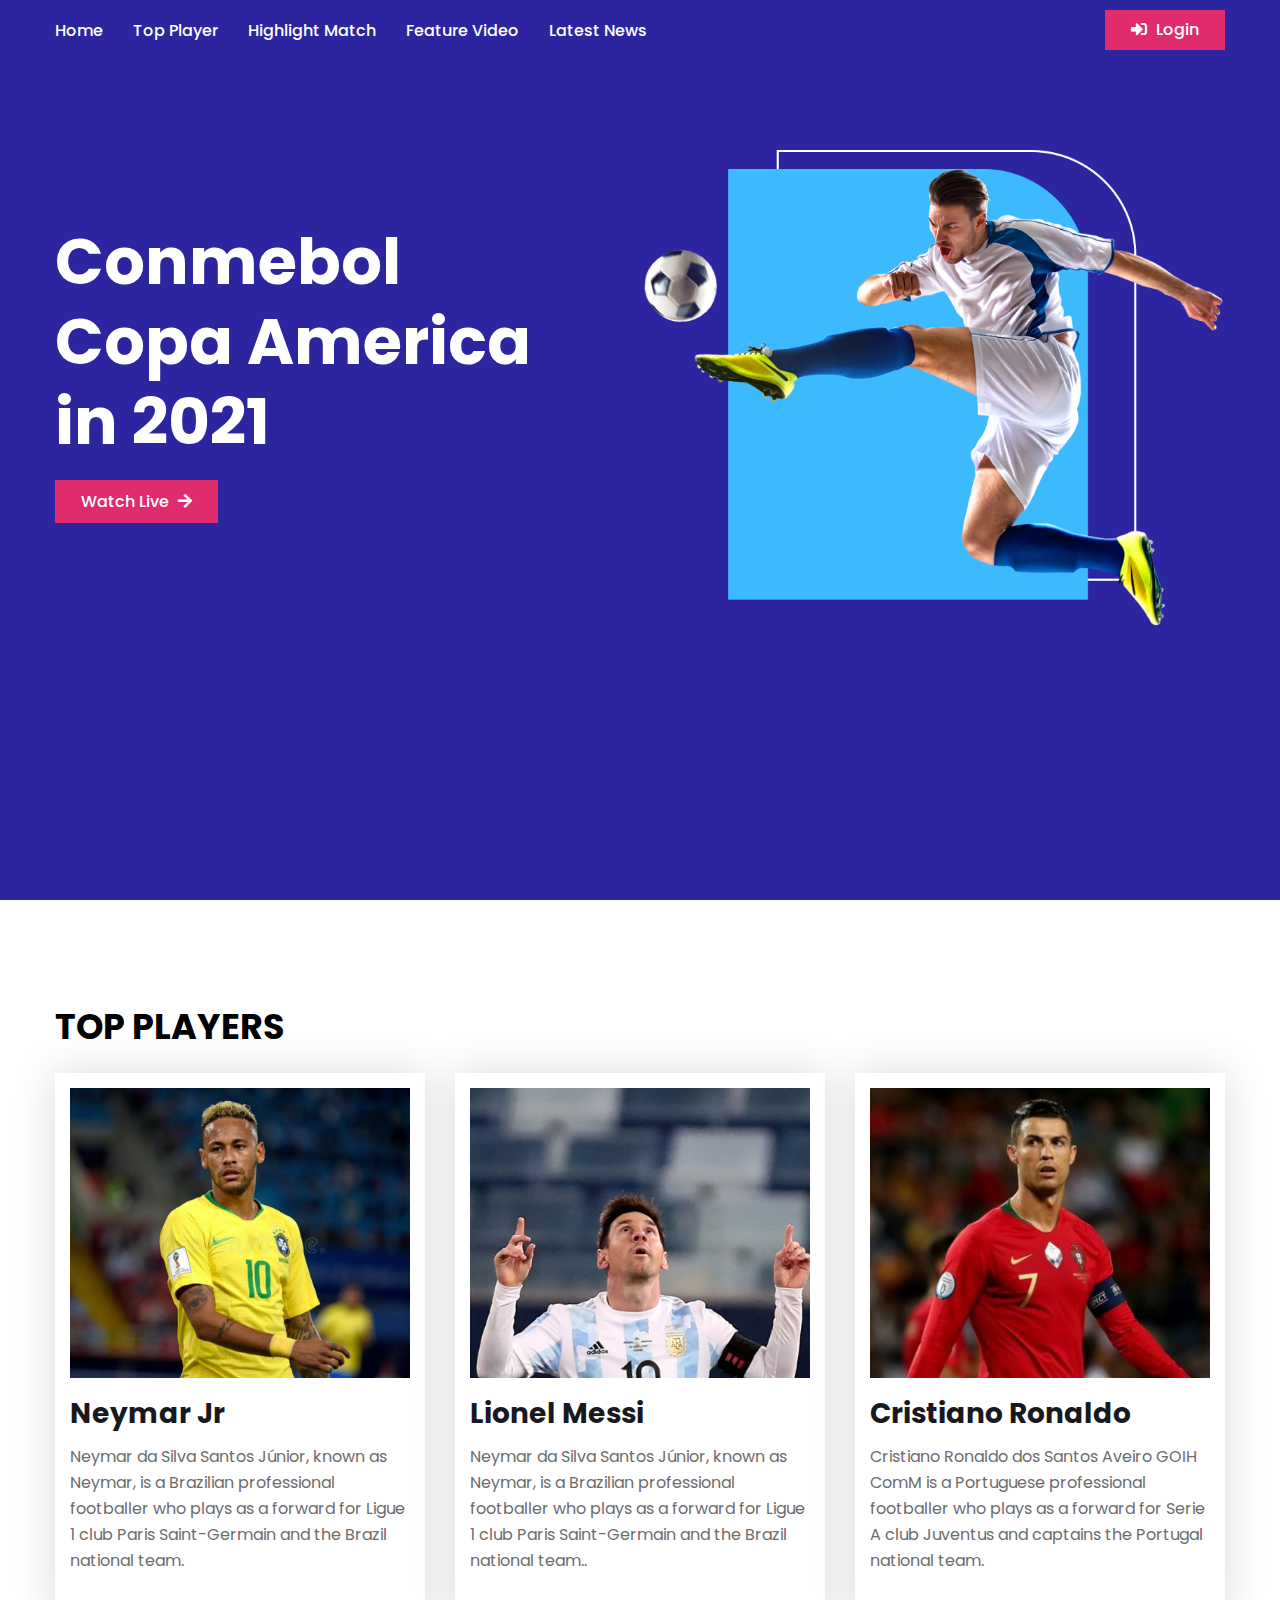
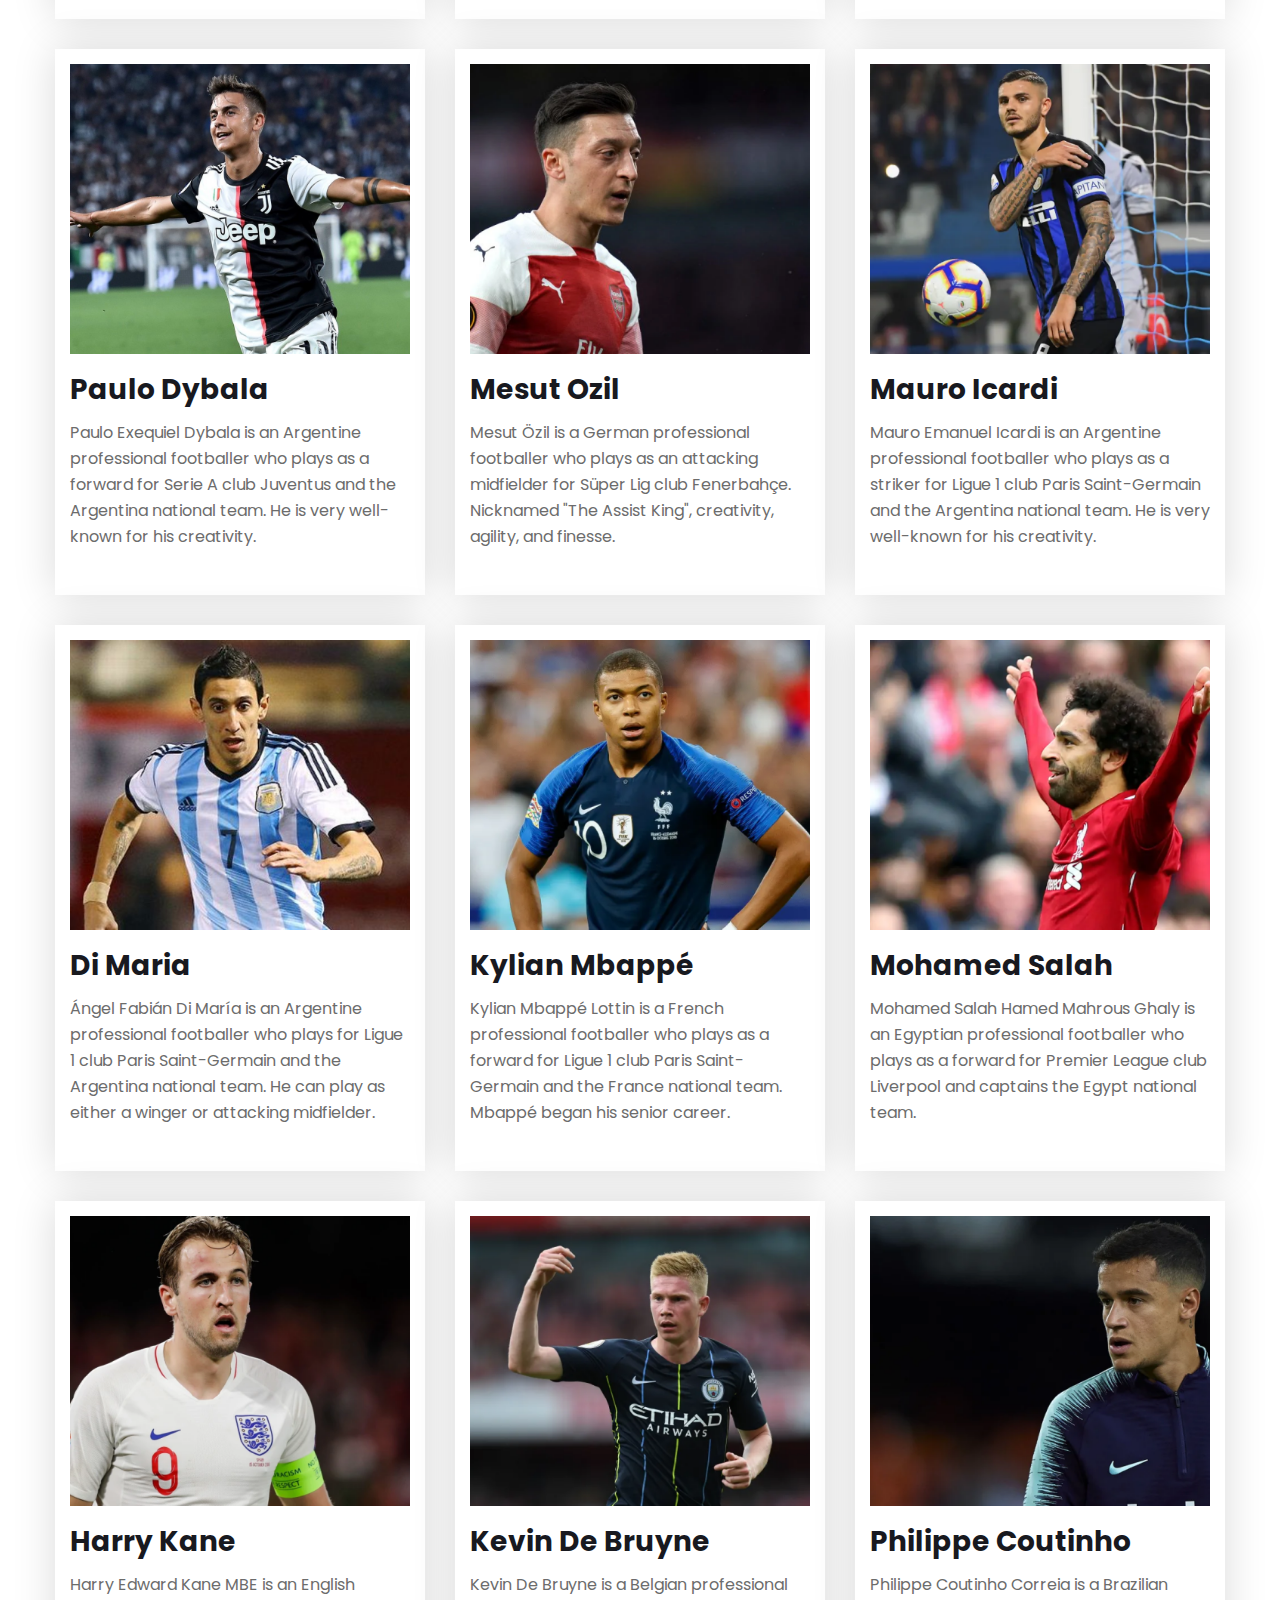
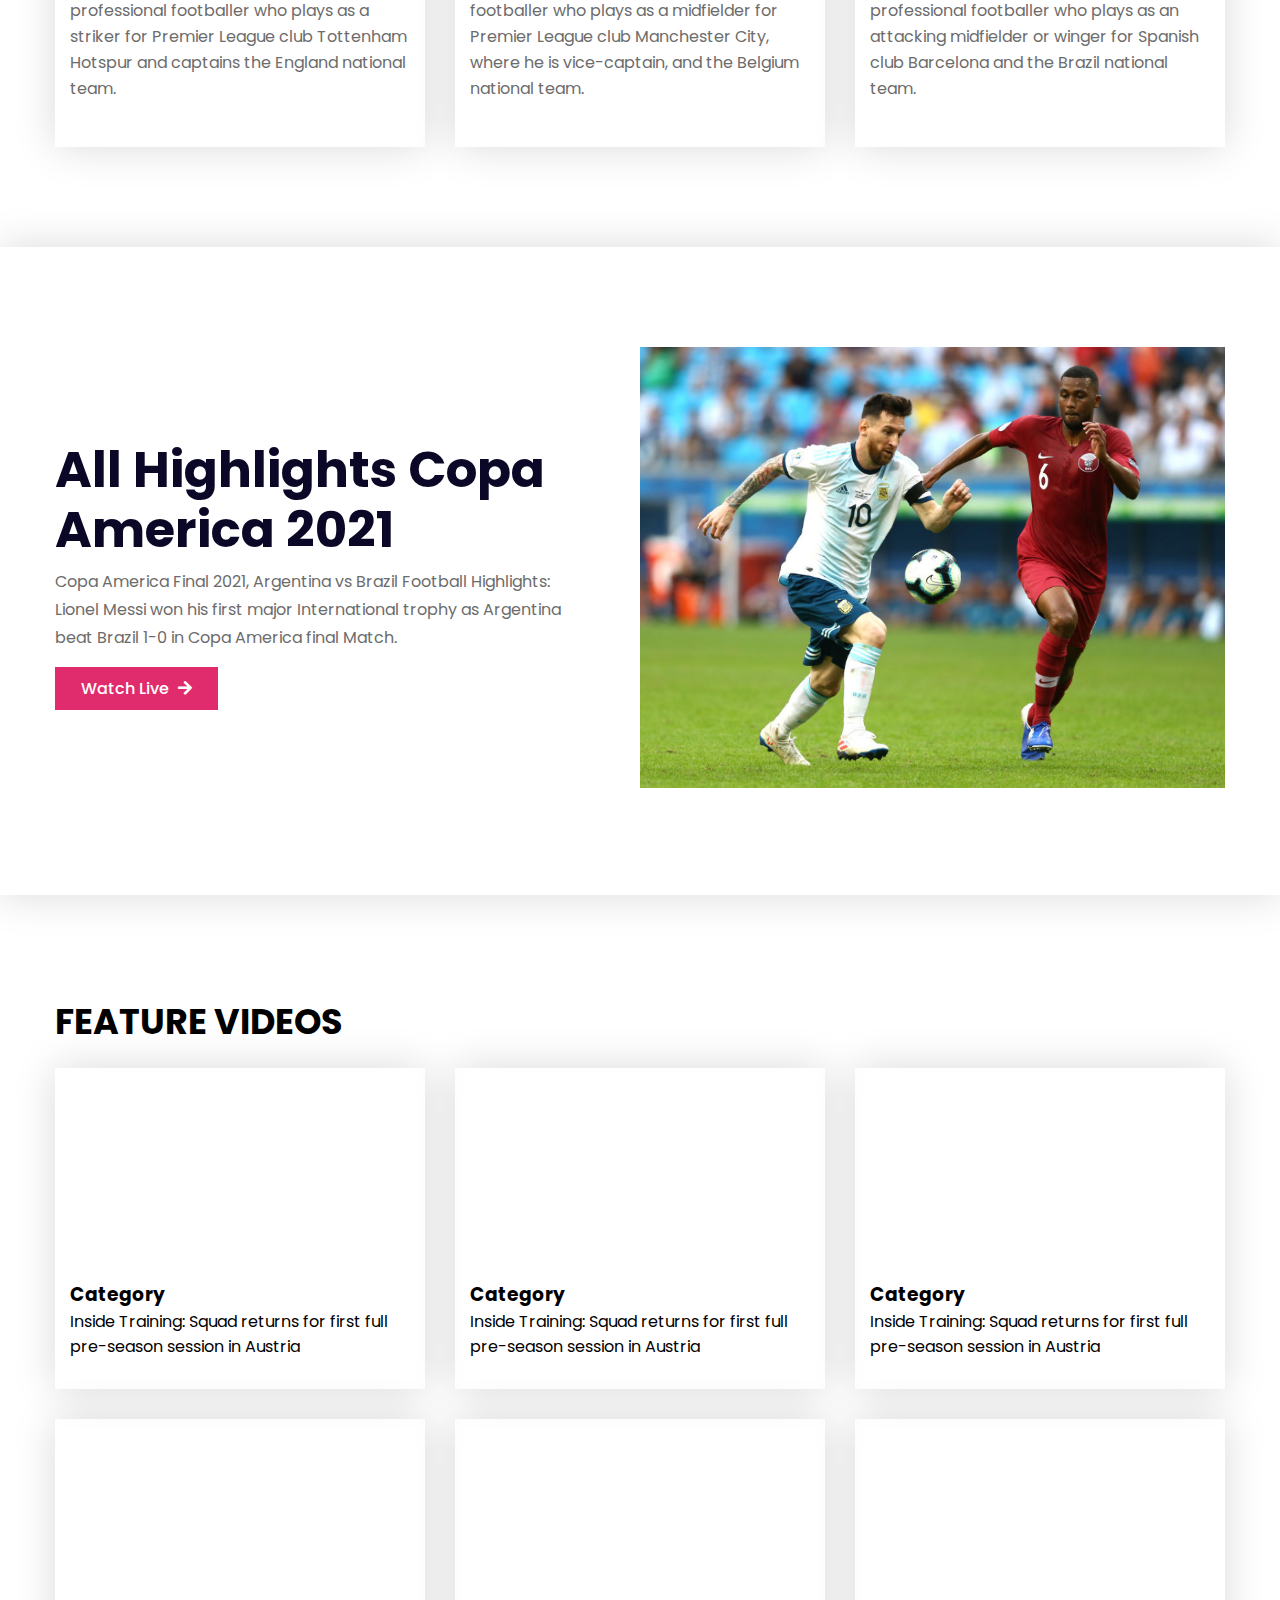
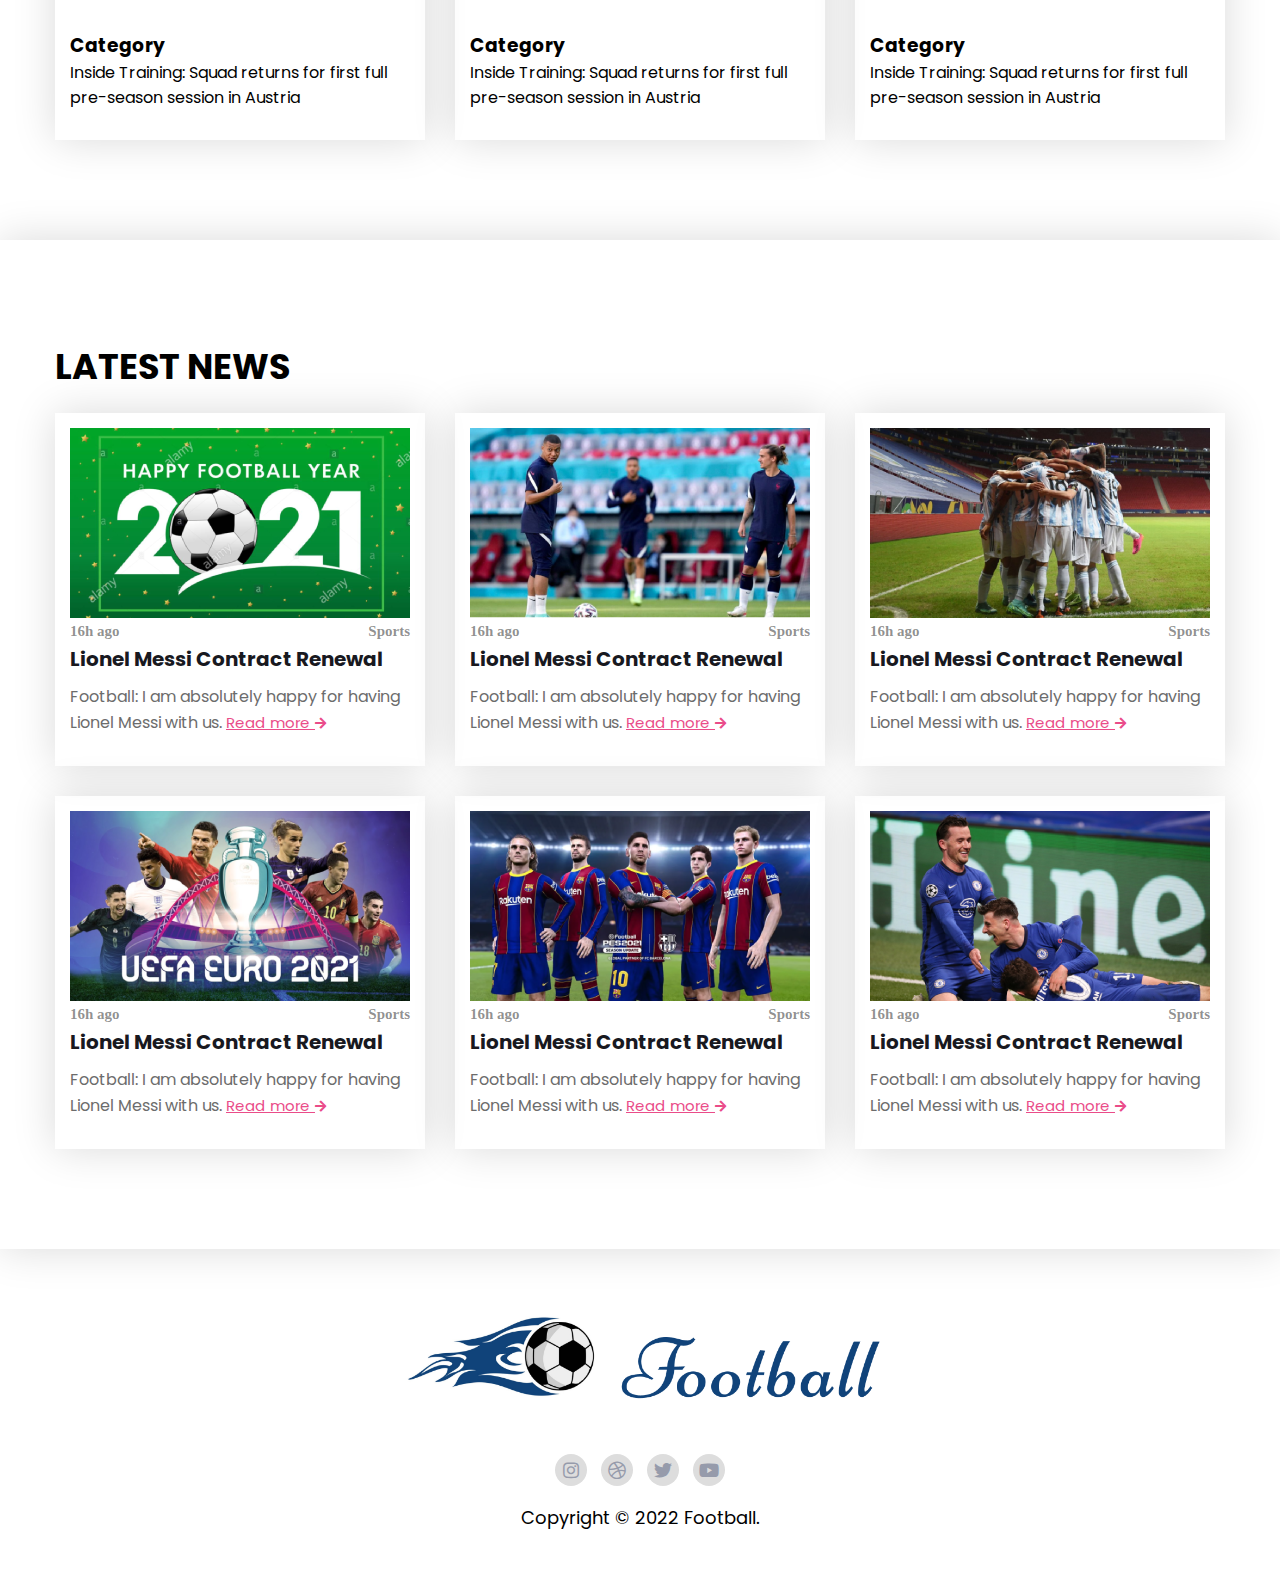
==== index.html @ a01edc75 "ready to submit" ====
<!DOCTYPE html>
<html lang="en">

<head>
    <meta charset="UTF-8">
    <meta http-equiv="X-UA-Compatible" content="IE=edge">
    <meta name="viewport" content="width=device-width, initial-scale=1.0">
    <title> Responsive Football </title>
    <!-- font awesome cdn -->
    <link rel="stylesheet" href="https://cdnjs.cloudflare.com/ajax/libs/font-awesome/5.15.3/css/all.min.css" />

    <!-- google fonts -->
    <link rel="preconnect" href="https://fonts.googleapis.com">
    <link rel="preconnect" href="https://fonts.gstatic.com" crossorigin>
    <link
        href="https://fonts.googleapis.com/css2?family=Poppins:ital,wght@0,100;0,200;0,300;0,400;0,500;0,600;0,700;0,800;0,900;1,100;1,200;1,300;1,400;1,500;1,600;1,700;1,800;1,900&display=swap"
        rel="stylesheet">

    <!-- Custom Css -->
    <link rel="stylesheet" href="style.css">
    <link rel="stylesheet" href="./responsive.css">

</head>

<body>
    <!-- Top Section Starts here -->
    <section id="top-section">
        <!-- header starts -->
        <header class="header">
            <div class="container">
                <nav class="navigation">
                    <a class="logo1" href="index.html"><img  src="./images/white-logo.png" alt="Logo"></a>
                    <div class="nav-menu">
                        <ul>
                            <li><a href="#top-section">Home</a></li>
                            <li><a href="#players">Top Player</a></li>
                            <li><a href="#highlights">Highlight Match</a></li>
                            <li><a href="#feature-videos">Feature Video</a></li>
                            <li><a href="#latest-news">Latest News</a></li>
                        </ul>
                    </div>
                    <a class="login" href="#"><i class="fas fa-sign-in-alt"></i> Login</a>
                </nav>
            </div>
        </header>
        <!-- header ends -->
        <div class="top-banner">
            <div class="container inner-banner">
                <div class="half-width huge-title">
                    <h1> Conmebol Copa America in 2021</h1>
                    <a class="watch-btn" href="#">Watch Live <i class="fas fa-arrow-right"></i></a>
                </div>
                <div class="half-width huge-banner">
                    <img src="./images/banner.png" alt="Banner Image">
                </div>
            </div>
        </div>
    </section>
    <!-- Top Section Ends here -->

    <!-- players section starts here -->
    <section id="players">
        <div class="container ">
            <h2 class="section-title">Top Players</h2>
            <div class="inner-player">
                <div class="player">
                    <div class="player-image">
                        <img src="./images/players/player-1.png" alt="Neymar Jr">
                    </div>
                    <h2>Neymar Jr</h2>
                    <P>Neymar da Silva Santos Júnior, known as Neymar, is a Brazilian professional footballer who plays
                        as a forward for Ligue 1 club Paris Saint-Germain and the Brazil national team.</P>

                </div>

                <div class="player">
                    <div class="player-image">
                        <img src="./images/players/player-2.png" alt="Lionel Messi">
                    </div>
                    <h2>Lionel Messi</h2>
                    <P>Neymar da Silva Santos Júnior, known as Neymar, is a Brazilian professional footballer who plays as a forward for Ligue 1 club Paris Saint-Germain and the Brazil national team..</P>

                </div>

                <div class="player">
                    <div class="player-image">
                        <img src="./images/players/player-3.png" alt="Cristiano Ronaldo">
                    </div>
                    <h2>Cristiano Ronaldo</h2>
                    <P>Cristiano Ronaldo dos Santos Aveiro GOIH ComM is a Portuguese professional footballer who plays as a forward for Serie A club Juventus and captains the Portugal national team.</P>

                </div>

                <div class="player">
                    <div class="player-image">
                        <img src="./images/players/player-4.png" alt="Paulo Dybala">
                    </div>
                    <h2>Paulo Dybala</h2>
                    <P>Paulo Exequiel Dybala is an Argentine professional footballer who plays as a forward for Serie A club Juventus and  the Argentina national team. He is very well-known for his creativity.</P>

                </div>

                <div class="player">
                    <div class="player-image">
                        <img src="./images/players/player-5.png" alt="Mesut Ozil">
                    </div>
                    <h2>Mesut Ozil</h2>
                    <P>Mesut Özil is a German professional footballer who plays as an attacking midfielder for Süper Lig club Fenerbahçe. Nicknamed "The Assist King", creativity, agility, and finesse.</P>

                </div>

                <div class="player">
                    <div class="player-image">
                        <img src="./images/players/player-6.png" alt="Mauro Icardi">
                    </div>
                    <h2>Mauro Icardi</h2>
                    <P>Mauro Emanuel Icardi is an Argentine professional footballer who plays as a striker for Ligue 1 club Paris Saint-Germain and the Argentina national team. He is very well-known for his creativity.</P>

                </div>

                <div class="player">
                    <div class="player-image">
                        <img src="./images/players/player-7.png" alt="Di Maria">
                    </div>
                    <h2>Di Maria</h2>
                    <P>Ángel Fabián Di María is an Argentine professional footballer who plays for Ligue 1 club Paris Saint-Germain and the Argentina national team. He can play as either a winger or attacking midfielder.</P>

                </div>

                <div class="player">
                    <div class="player-image">
                        <img src="./images/players/player-8.png" alt="Kylian Mbappé">
                    </div>
                    <h2>Kylian Mbappé</h2>
                    <P>Kylian Mbappé Lottin is a French professional footballer who plays as a forward for Ligue 1 club Paris Saint-Germain and the France national team. Mbappé began his senior career.</P>

                </div>

                <div class="player">
                    <div class="player-image">
                        <img src="./images/players/player-9.png" alt="Mohamed Salah">
                    </div>
                    <h2>Mohamed Salah</h2>
                    <P>Mohamed Salah Hamed Mahrous Ghaly is an Egyptian professional footballer who plays as a forward for Premier League club Liverpool and captains the Egypt national team.</P>

                </div>

                <div class="player">
                    <div class="player-image">
                        <img src="./images/players/player-10.png" alt="Harry Kane">
                    </div>
                    <h2>Harry Kane</h2>
                    <P>Harry Edward Kane MBE is an English professional footballer who plays as a striker for Premier League club Tottenham Hotspur and captains the England national team.</P>

                </div>

                <div class="player">
                    <div class="player-image">
                        <img src="./images/players/player-11.png" alt="Kevin De Bruyne">
                    </div>
                    <h2>Kevin De Bruyne</h2>
                    <P>Kevin De Bruyne is a Belgian professional footballer who plays as a midfielder for Premier League club Manchester City, where he is vice-captain, and the Belgium national team.</P>

                </div>

                <div class="player">
                    <div class="player-image">
                        <img src="./images/players/player-12.png" alt="Philippe Coutinho">
                    </div>
                    <h2>Philippe Coutinho</h2>
                    <P>Philippe Coutinho Correia is a Brazilian professional footballer who plays as an attacking midfielder or winger for Spanish club Barcelona and the Brazil national team.</P>

                </div>
            </div>
        </div>
    </section>
    <!-- players section ends here -->

    <!-- Highlights section starts here -->
    <section id="highlights">
        <div class="container inner-highlights">
            <div class="half-width highlight-match">
                <h2>All Highlights Copa America 2021</h2>
                <p>Copa America Final 2021, Argentina vs Brazil Football Highlights: Lionel Messi won his first major
                    International trophy as Argentina beat Brazil 1-0 in Copa America final Match.</p>
                <a class="watch-btn" href="#">Watch Live <i class="fas fa-arrow-right"></i></a>
            </div>
            <div class="half-width highlight-banner">
                <img src="./images/match.png" alt="">
            </div>
        </div>
    </section>
    <!-- Highlights section ends here -->

    <!-- Feature videos section starts here  -->
    <section id="feature-videos">
        <div class="container">
            <h2 class="section-title">Feature Videos</h2>
            <div class="inner-feature">
                <div class="video">
                    <iframe src="https://www.youtube.com/embed/QZieHTjgeds" title="YouTube video player" frameborder="0"
                        allow="accelerometer; autoplay; clipboard-write; encrypted-media; gyroscope; picture-in-picture"
                        allowfullscreen></iframe>
                    <h3>Category</h3>
                    <p>Inside Training: Squad returns for first full pre-season session in Austria</p>

                </div>
                <div class="video">
                    <iframe src="https://www.youtube.com/embed/YJhOlnjeujo" title="YouTube video player" frameborder="0"
                        allow="accelerometer; autoplay; clipboard-write; encrypted-media; gyroscope; picture-in-picture"
                        allowfullscreen></iframe>
                    <h3>Category</h3>
                    <p>Inside Training: Squad returns for first full pre-season session in Austria</p>

                </div>
                <div class="video">
                    <iframe src="https://www.youtube.com/embed/S3B7Bvidrjo" title="YouTube video player" frameborder="0"
                        allow="accelerometer; autoplay; clipboard-write; encrypted-media; gyroscope; picture-in-picture"
                        allowfullscreen></iframe>
                    <h3>Category</h3>
                    <p>Inside Training: Squad returns for first full pre-season session in Austria</p>

                </div>
                <div class="video">
                    <iframe src="https://www.youtube.com/embed/1T7uQGweXj0" title="YouTube video player" frameborder="0"
                        allow="accelerometer; autoplay; clipboard-write; encrypted-media; gyroscope; picture-in-picture"
                        allowfullscreen></iframe>
                    <h3>Category</h3>
                    <p>Inside Training: Squad returns for first full pre-season session in Austria</p>

                </div>
                <div class="video">
                    <iframe src="https://www.youtube.com/embed/QZieHTjgeds" title="YouTube video player" frameborder="0"
                        allow="accelerometer; autoplay; clipboard-write; encrypted-media; gyroscope; picture-in-picture"
                        allowfullscreen></iframe>
                    <h3>Category</h3>
                    <p>Inside Training: Squad returns for first full pre-season session in Austria</p>

                </div>
                <div class="video">
                    <iframe src="https://www.youtube.com/embed/3yvEJ2uQJmo" title="YouTube video player" frameborder="0"
                        allow="accelerometer; autoplay; clipboard-write; encrypted-media; gyroscope; picture-in-picture"
                        allowfullscreen></iframe>
                    <h3>Category</h3>
                    <p>Inside Training: Squad returns for first full pre-season session in Austria</p>

                </div>
            </div>
        </div>
    </section>
    <!-- Feature videos section ends here -->

    <!-- Latest section starts here -->
    <section id="latest-news">
        <div class="container">
            <h2 class="section-title">latest news</h2>
            <div class="inner-latestNews">
                <div class="news">
                    <div class="news-banner">
                        <img src="./images/news/1.png" alt="News Banner">
                    </div>
                    <div class="news-desc">
                        <div class="news-info">
                            <p>16h ago</p>
                            <p>Sports</p>
                        </div>
                        <h3>Lionel Messi Contract Renewal</h3>
                        <p> Football: I am absolutely happy for having Lionel Messi with us. <a href="#">Read more <i
                                    class="fas fa-arrow-right"></i></a></p>
                    </div>
                </div>
                <div class="news">
                    <div class="news-banner">
                        <img src="./images/news/2.png" alt="News Banner">
                    </div>
                    <div class="news-desc">
                        <div class="news-info">
                            <p>16h ago</p>
                            <p>Sports</p>
                        </div>
                        <h3>Lionel Messi Contract Renewal</h3>
                        <p> Football: I am absolutely happy for having Lionel Messi with us. <a href="#">Read more <i
                                    class="fas fa-arrow-right"></i></a></p>
                    </div>
                </div>
                <div class="news">
                    <div class="news-banner">
                        <img src="./images/news/3.png" alt="News Banner">
                    </div>
                    <div class="news-desc">
                        <div class="news-info">
                            <p>16h ago</p>
                            <p>Sports</p>
                        </div>
                        <h3>Lionel Messi Contract Renewal</h3>
                        <p> Football: I am absolutely happy for having Lionel Messi with us. <a href="#">Read more <i
                                    class="fas fa-arrow-right"></i></a></p>
                    </div>
                </div>
                <div class="news">
                    <div class="news-banner">
                        <img src="./images/news/4.png" alt="News Banner">
                    </div>
                    <div class="news-desc">
                        <div class="news-info">
                            <p>16h ago</p>
                            <p>Sports</p>
                        </div>
                        <h3>Lionel Messi Contract Renewal</h3>
                        <p> Football: I am absolutely happy for having Lionel Messi with us. <a href="#">Read more <i
                                    class="fas fa-arrow-right"></i></a></p>
                    </div>
                </div>
                <div class="news">
                    <div class="news-banner">
                        <img src="./images/news/5.png" alt="News Banner">
                    </div>
                    <div class="news-desc">
                        <div class="news-info">
                            <p>16h ago</p>
                            <p>Sports</p>
                        </div>
                        <h3>Lionel Messi Contract Renewal</h3>
                        <p> Football: I am absolutely happy for having Lionel Messi with us. <a href="#">Read more <i
                                    class="fas fa-arrow-right"></i></a></p>
                    </div>
                </div>
                <div class="news">
                    <div class="news-banner">
                        <img src="./images/news/6.png" alt="News Banner">
                    </div>
                    <div class="news-desc">
                        <div class="news-info">
                            <p>16h ago</p>
                            <p>Sports</p>
                        </div>
                        <h3>Lionel Messi Contract Renewal</h3>
                        <p> Football: I am absolutely happy for having Lionel Messi with us. <a href="#">Read more <i
                                    class="fas fa-arrow-right"></i></a></p>
                    </div>
                </div>
            </div>
        </div>
    </section>
    <!-- Latest section ends here -->


    <!-- footer section starts -->
    <footer>
        <div class="container">
            <div class="logo">
                <img src="./images/Logo.png" alt="Logo">
            </div>
            <div class="social-links">
                <ul>
                    <li><a href="https://www.instagram.com/md_rokibulhasan/"><i class="fab fa-instagram"></i></a></li>
                    <li><a href="https://dribbble.com/hasan1119"><i class="fab fab fa-dribbble"></i></a></li>
                    <li><a href="https://twitter.com/md_rokibulhasan"><i class="fab fa-twitter"></i></a></li>
                    <li><a href="https://www.youtube.com/channel/UCOnThSUIc8gigIP6CMLsjJg"><i class="fab fa-youtube"></i></a></li>
                </ul>
            </div>

            <p>Copyright &copy; 2022 Football.</p>
        </div>
    </footer>
    <!-- footer section ends -->

</body>

</html>
---- style.css ----
/* common styles start here */

*,
::after,
::before {
    margin: 0;
    padding: 0;
    box-sizing: border-box;
}

html {
    scroll-behavior: smooth;
}

body {
    font-family: 'Poppins', sans-serif;
}

ul {
    list-style-type: none;
}

a {
    text-decoration: none;
}

.container {
    max-width: 1200px;
    padding: 0 15px;
    margin: 0 auto;
}

.section-title {
    margin-bottom: 20px;
    font-size: 35px;
    text-transform: uppercase;
}

/* common styles end here */

/* Top Section styles start here */
#top-section {
    background: #2D25A0;
    padding-bottom: 100px;
    min-height: 100vh;
    padding-bottom: 10px;
}

.header {
    padding: 10px 0;
    position: fixed;
    top: 0;
    left: 0;
    background: #2D25A0;
    width: 100%;
    z-index: 100;

}

.navigation {
    display: flex;
    justify-content: space-between;
    align-items: center;
}

.logo1 {
    display: none;
}

.nav-menu ul {
    display: flex;
    justify-content: center;
    align-items: center;
}

.nav-menu ul li {
    margin-right: 30px;

}

.nav-menu ul li a {
    font-weight: 500;
    font-size: 16px;
    line-height: 24px;
    transition: color .3s;
    color: #FFFFFF;
}

.nav-menu ul li a:hover {
    color: #E02C6D;
}

.login {
    color: #FFFFFF;
    background: #E02C6D;
    border: 2px solid #E02C6D;
    font-weight: 500;
    font-size: 16px;
    line-height: 24px;
    padding: 6px 24px;
    color: #FFFFFF;
    transition: background-color .3s;
}

.login i {
    margin-right: 5px;
}


.login:hover {
    background-color: black;
}

.inner-banner {
    display: grid;
    align-items: center;
    padding-top: 150px;
    grid-template-columns: repeat(2, 1fr);
}

.co .half-width {
    width: 90%;
}

.huge-title {
    margin-bottom: 50px;
}

.huge-title h1 {
    font-weight: bold;
    font-size: 64px;
    line-height: 80px;
    color: #FFFFFF;
    margin-bottom: 27px;
    max-width: 503px;
}

.huge-banner img {
    width: 100%;
}

.watch-btn {
    color: #FFFFFF;
    background: #E02C6D;
    border: 2px solid #E02C6D;
    font-weight: 500;
    font-size: 16px;
    line-height: 24px;
    padding: 8px 24px;
    color: #FFFFFF;
    transition: background-color .3s;
}

.watch-btn i {
    margin-left: 5px;
}


.watch-btn:hover {
    background-color: black;
}


/* Top Section styles end here */


/* Players Section styles start here */
#players {
    background: #fff;
    padding: 100px 0;
}

.inner-player {
    display: grid;
    gap: 30px;
    grid-template-columns: repeat(3, 1fr);
}

.player {
    background: #FFFFFF;
    box-shadow: 0px 0px 40px rgba(0, 0, 0, 0.15);
    padding: 15px;
}

.player-image {
    max-height: 290px;
    margin-bottom: 16px;
    overflow: hidden;
}

.player-image img {

    transition: 0.3s;
    width: 100%;
}

.player:hover .player-image img {
    transform: scale(1.2);
}

.player h2 {
    margin-bottom: 10px;
    font-weight: bold;
    font-size: 28px;
    line-height: 40px;
    color: #18191F;
}


.player p {
    font-size: 16px;
    line-height: 26px;
    color: #6C6C6C;
    margin-bottom: 30px;
}

/* players Section styles end here */

/* highlights Section styles start here */
#highlights {
    padding: 100px 0;
    background: #FFFFFF;
    box-shadow: 0px 0px 40px rgba(0, 0, 0, 0.15);
}

.inner-highlights {
    display: grid;
    grid-template-columns: repeat(2, 1fr);
    align-items: center;
}

.highlight-banner {
    width: 100%;
}

.highlight-banner img {
    width: 100%;

}

.highlight-match {
    width: 100%;
    padding-right: 70px;
}

.highlight-match h2 {
    font-weight: bold;
    font-size: 50px;
    line-height: 60px;
    color: #0A0826;
    margin-bottom: 8px;
}

.highlight-match p {
    font-size: 16px;
    line-height: 28px;
    color: #6C6C6C;
    margin-bottom: 24px;

}

/* highlights Section styles end here */


/* Footer Section styles end here */
footer {
    padding: 60px 0;
    text-align: center;
}

.logo1,
.logo {
    margin: 0 auto;
    max-width: 480px;
    width: 100%;
    margin-bottom: 20px;
}

.logo1 img,
.logo img {
    width: 100%;
}

.social-links {
    margin-bottom: 20px;
}

.social-links ul {
    display: flex;
    justify-content: center;
    align-items: center;
}

.social-links ul li {
    margin: 0 7px;
    padding: 10px;
    border-radius: 50%;
    width: 32px;
    height: 32px;
    position: relative;
    transition: .3s;
    background-color: #ddd;

}

.social-links ul li:nth-child(1):hover i {
    color: #3f729b;
}

.social-links ul li:nth-child(2):hover i {
    color: #ea4c89;
}

.social-links ul li:nth-child(3):hover i {
    color: #00acee;
}

.social-links ul li:nth-child(4):hover i {
    color: #FF0000;
}

.social-links ul li a i {
    font-size: 18px;
    margin: 0 7px;
    color: #969BAB;
    position: absolute;
    top: 50%;
    left: 50%;
    transition: all .3s;
    transform: translateY(-50%) translateX(-87%);


}

.social-links ul li:nth-child(1) i {
    transform: translateY(-50%) translateX(-93%);
}

.social-links ul li:nth-child(4) i {
    transform: translateY(-50%) translateX(-83%);
}

footer p {
    font-size: 18px;
    line-height: 24px;
}

/* Footer Section styles end here */

/* Feature videos Section styles starts here */
#feature-videos {
    padding: 100px 0;
}

.inner-feature {
    display: grid;
    grid-template-columns: repeat(3, 1fr);
    gap: 30px;
}

.video {
    box-shadow: 0px 0px 40px rgba(0, 0, 0, 0.15);
    padding: 15px;
    padding-bottom: 30px;

}

iframe {
    width: 100%;
    height: 190px
}

/* Feature videos Section styles end here */

/* Latest News Section styles start here */
#latest-news {
    padding: 100px 0;
    box-shadow: 0px 0px 40px rgba(0, 0, 0, 0.15);
}

.inner-latestNews {
    display: grid;
    grid-template-columns: repeat(3, 1fr);
    gap: 30px;

}

.news {
    box-shadow: 0px 0px 40px rgba(0, 0, 0, 0.15);
    padding: 15px;
    padding-bottom: 30px;

}

.news-info {
    display: flex;
    justify-content: space-between;
}

.news-banner {
    overflow: hidden;
    max-width: 100%;
    max-height: 190px;
}

.news-banner img {
    width: 100%;
    transition: .3s;
}

.news:hover img {
    transform: scale(1.2);
}

.news-desc h3 {
    font-weight: bold;
    font-size: 20px;
    line-height: 30px;
    color: #18191F;
    margin: 0 0 10px 0;
}

.news-desc p {
    font-size: 16px;
    line-height: 26px;
    color: #6C6C6C;
}

.news-desc p a {
    color: #ea4c89;
    /* background-color: rgba(0, 0, 0, 0.659); */
    display: inline-block;
    border-radius: 2px;
    font-size: 15px;
    letter-spacing: 0px;
    word-spacing: 1px;
    text-decoration: underline;
}

.news-desc p a i {
    font-size: 13px;
}

.news-info p {
    font-size: 15px;
    font-family: serif;
    color: rgba(22, 22, 22, 0.481);
    font-weight: 600;
}

/* Latest News Section styles end here */
---- responsive.css ----
/* Responsive Style Starts here  */

/* Large devices (laptops/desktops, 992px and up) */
@media only screen and (max-width: 992px) {
    .highlight-match {
        margin-bottom: 50px;
    }

    .highlight-match h2 {
        font-size: 25px;
        line-height: 29px;
        margin-bottom: 20px;
    }

    .highlight-match {
        padding-right: 15px;
    }

    .huge-title h1 {
        font-size: 45px;
        line-height: 60px;
        margin-bottom: 27px;
        max-width: 341px;
    }
}


/* Medium devices (landscape tablets, 768px and up) */
@media only screen and (max-width: 768px) {

    .login {
        font-size: 13px;
        line-height: 20px;
        padding: 4px 10px;
    }

    .watch-btn {
        font-size: 13px;
        line-height: 20px;
        padding: 4px 10px;
    }

    .navigation {
        display: flex;
        justify-content: space-between;
        align-items: center;
    }

    .inner-highlights {
        display: grid;
        grid-template-columns: repeat(1, 1fr);
    }

    .header {
        padding: 10px 0;
    }

    .inner-player {
        display: grid;
        gap: 30px;
        grid-template-columns: repeat(2, 1fr);
    }

    .inner-feature {
        display: grid;
        grid-template-columns: repeat(2, 1fr);
        gap: 30px;
    }

    .inner-latestNews {
        display: grid;
        grid-template-columns: repeat(2, 1fr);
        gap: 30px;


    }

    .huge-title h1 {
        font-size: 34px;
        line-height: 47px;
        margin-bottom: 27px;
        width: 282px;
    }

    .half-width.huge-banner {
        padding-bottom: 50px;
        padding-top: 20px;
    }


    .nav-menu ul li {
        margin-right: 15px;
    }

    .nav-menu ul li a {
        font-weight: 400;
        font-size: 14px;
    }

    #top-section {
        padding-bottom: 0px;
        min-height: 88vh;
    }

    #players,
    #highlights,
    #latest-news,
    #feature-videos {
        padding: 50px 0;
    }
}


/* Small devices (portrait tablets and large phones, 600px and up) */
@media only screen and (max-width: 600px) {
    #top-section {
        padding-bottom: 15px;
        height: auto;
    }

    .header {
        position: static;
    }

    .half-width.huge-title {
        display: flex;
        flex-direction: column;
        justify-content: center;
        align-items: center;
    }
    .navigation {
        display: flex;
        flex-direction: column;
        align-items: center;
    }

    .logo1 {
        display: block;
        width: 180px;
        margin: 0;

    }

    .nav-menu ul {
        display: flex;
        flex-direction: column;
        justify-content: flex-start;
        margin-bottom: 20px;
    }

    .nav-menu ul li {
        width: 100%;
        text-align: center;
        padding-left: 20px;
        margin-bottom: 5px;

    }

    .half-width {
        width: 100%;
    }

    .nav-menu ul li a {
        font-size: 20px;
        line-height: 20px;
        border-bottom: 1px solid #ea4c89;
    }

    .inner-player {
        display: grid;
        gap: 30px;
        grid-template-columns: repeat(1, 1fr);
    }

    .inner-feature {
        display: grid;
        grid-template-columns: repeat(1, 1fr);
        gap: 30px;
    }

    .inner-latestNews {
        display: grid;
        grid-template-columns: repeat(1, 1fr);
        gap: 30px;

    }

    .player h2 {
        margin-bottom: 10px;
        font-size: 25px;
        line-height: 25px;
    }

    .highlight-match h2 {

        font-size: 25px;
        line-height: 29px;
        margin-bottom: 20px;
    }

    .highlight-match {
        padding-right: 15px;
    }

    .section-title {
        margin-bottom: 10px;
        font-size: 30px;
    }

    .inner-banner {
        display: grid;
        grid-template-columns: 1fr;
        padding: 63px 15px 0;
    }

    .huge-title h1 {
        font-size: 31px;
        line-height: 40px;
    }

    .half-width.huge-banner {
        padding-bottom: 50px;
        padding-top: 20px;
    }

    .container.inner-banner {
        text-align: center;
    }

    footer p {
        font-size: 15px;
    }

    #players,
    #highlights,
    #latest-news,
    #feature-videos {
        padding: 50px 0;
    }

}

/* Responsive Style ends here  */
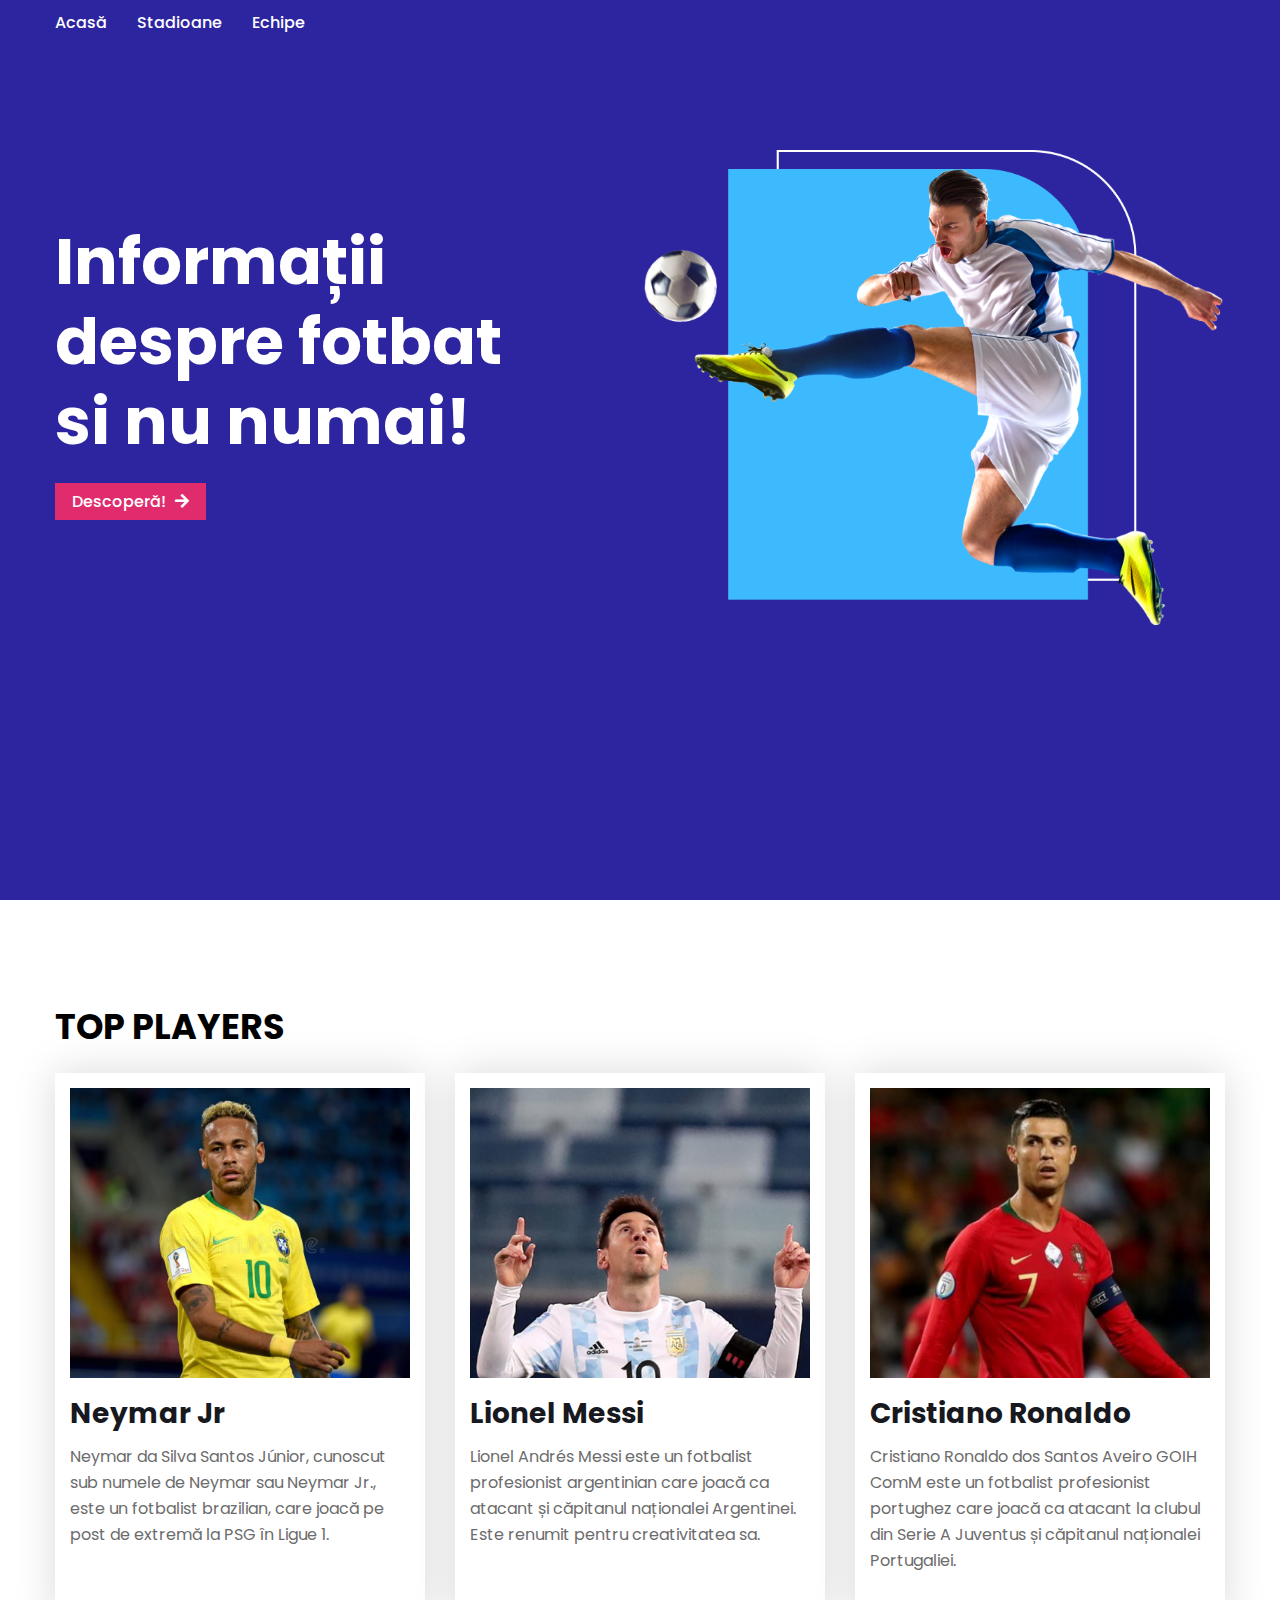
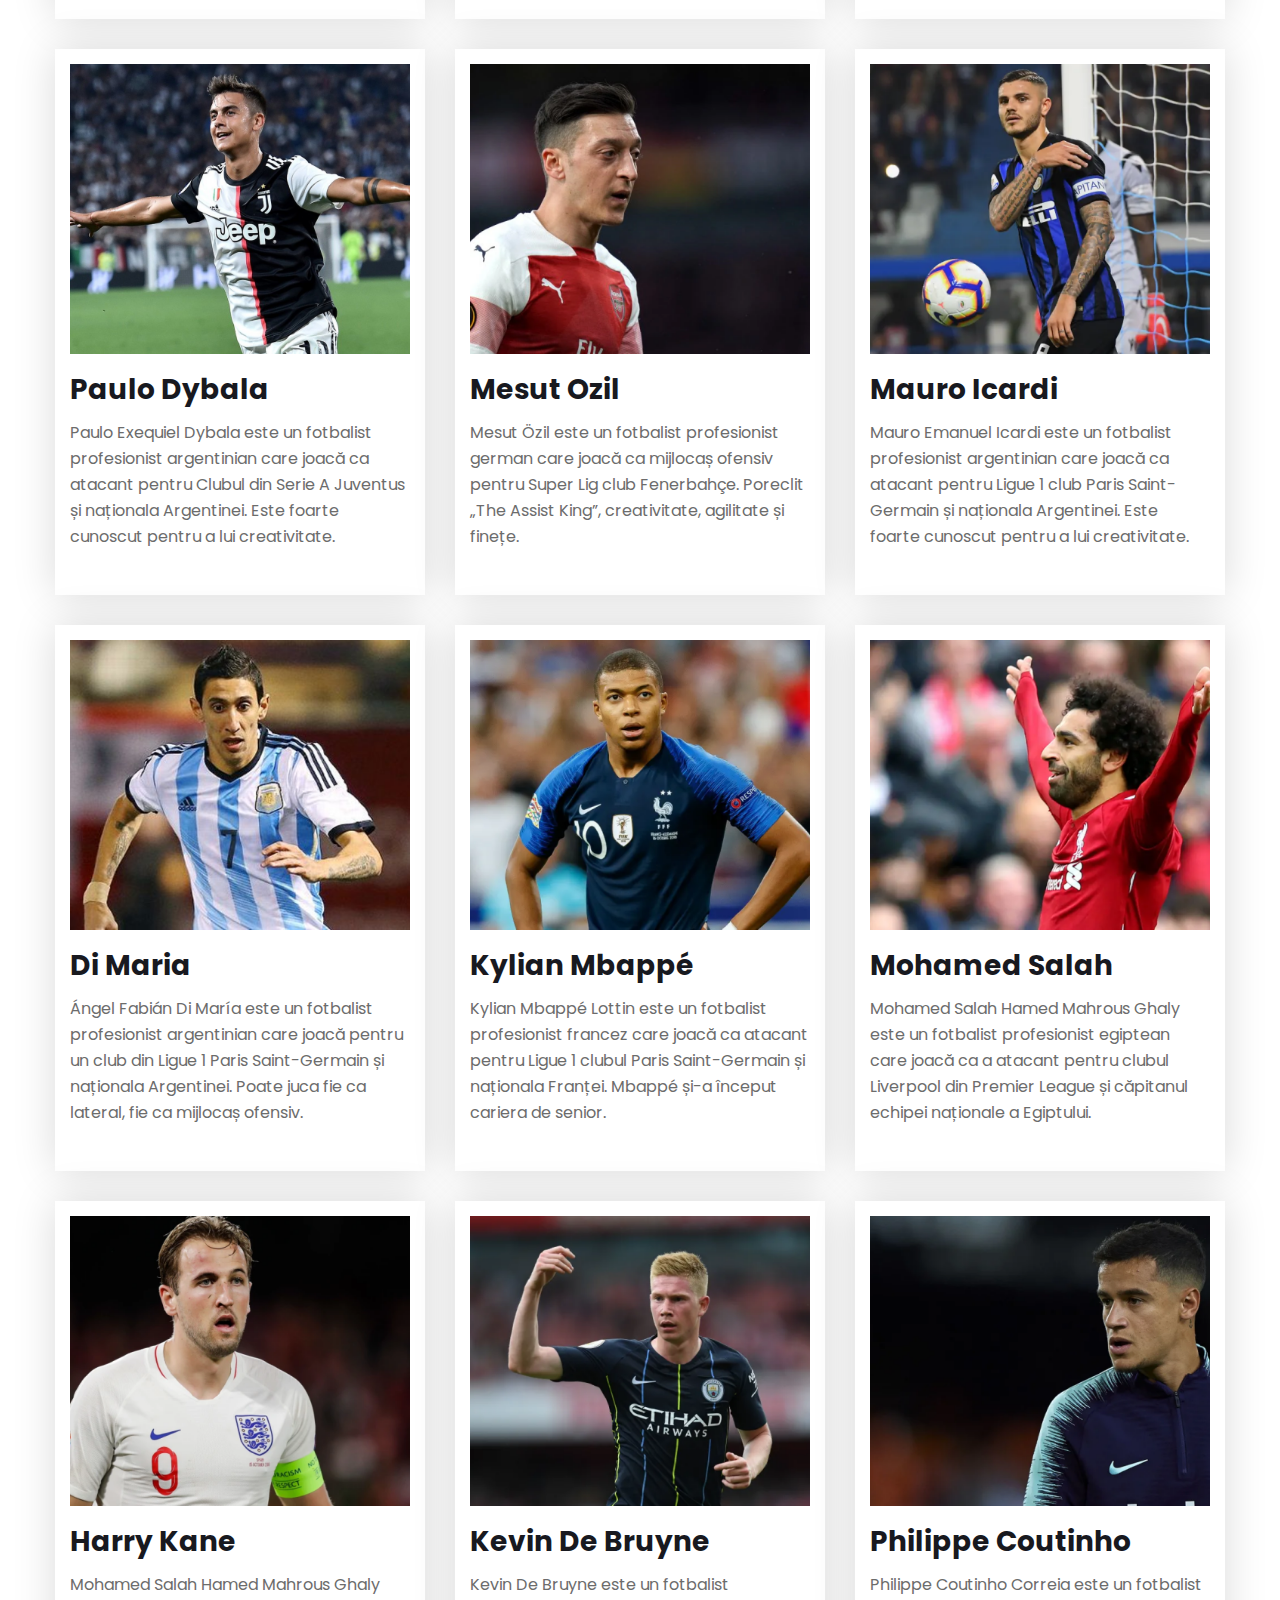
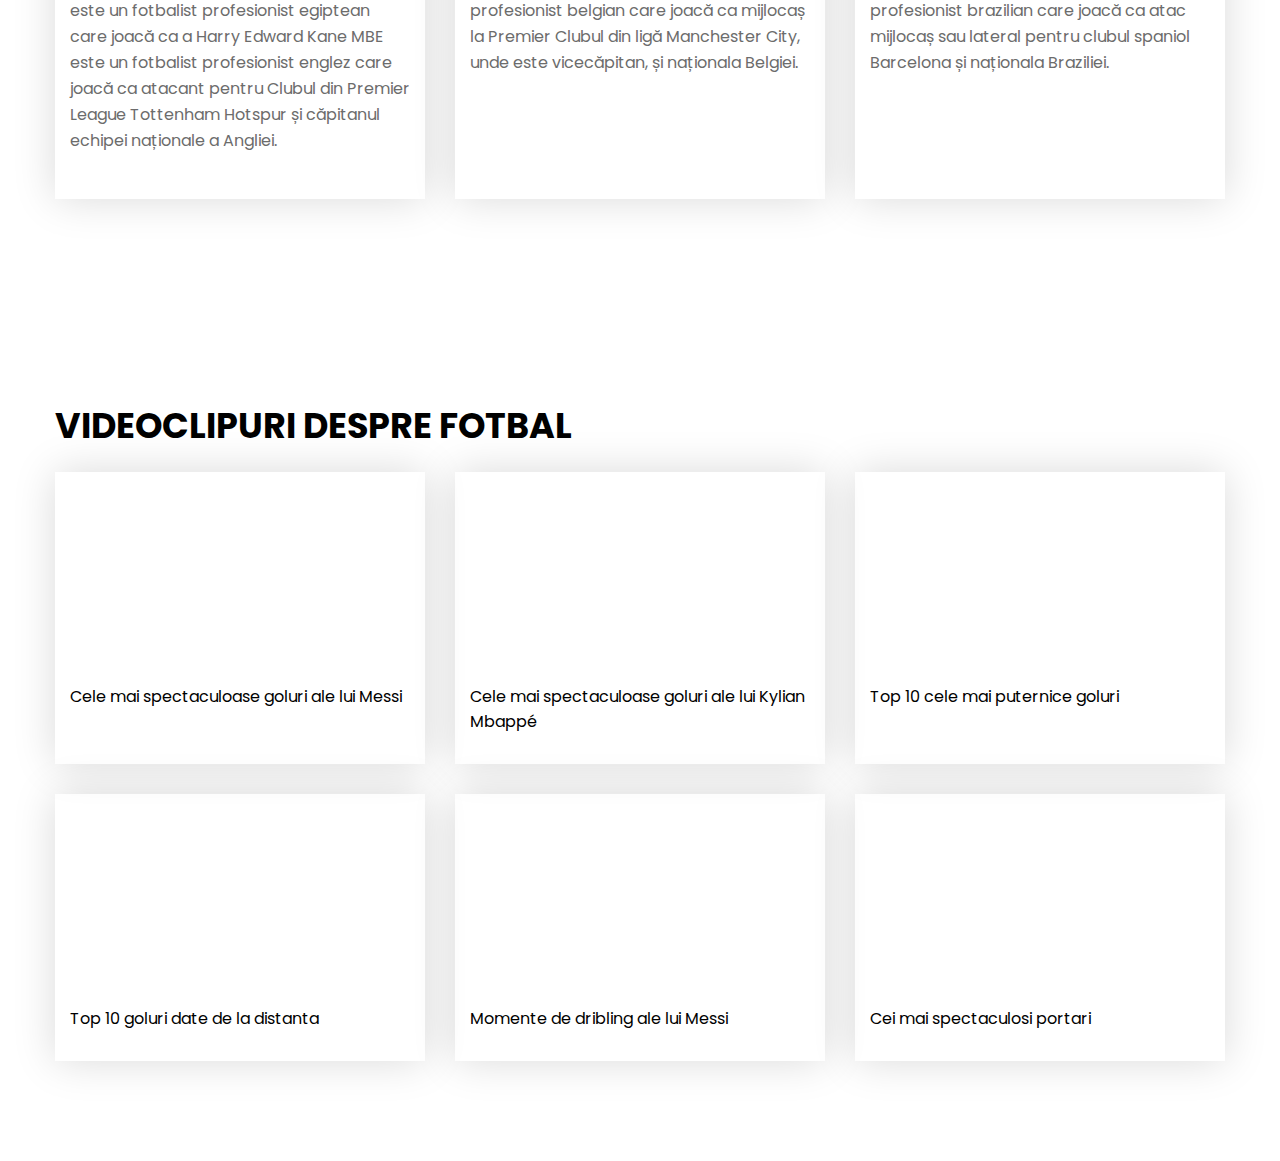
==== commit c3f333b8: "first commit" ====
--- a/index.html
+++ b/index.html
@@ -5,7 +5,8 @@
     <meta charset="UTF-8">
     <meta http-equiv="X-UA-Compatible" content="IE=edge">
     <meta name="viewport" content="width=device-width, initial-scale=1.0">
-    <title> Responsive Football </title>
+    <title> Fotbal! </title>
+    <link rel="shortcut icon" href="images/my-bg (1).png" type="image/x-icon">
     <!-- font awesome cdn -->
     <link rel="stylesheet" href="https://cdnjs.cloudflare.com/ajax/libs/font-awesome/5.15.3/css/all.min.css" />
 
@@ -18,352 +19,276 @@
 
     <!-- Custom Css -->
     <link rel="stylesheet" href="style.css">
-    <link rel="stylesheet" href="./responsive.css">
+    <link rel="stylesheet" href="responsive.css">
 
 </head>
 
 <body>
-    <!-- Top Section Starts here -->
-    <section id="top-section">
-        <!-- header starts -->
-        <header class="header">
+
+    <!-- header starts here-->
+    <header class="header">
+        <div class="container">
+            <nav class="navigation">
+                <a class="logo1" href="index.html"><img src="./images/white-logo.png" alt="Logo"></a>
+                <div class="nav-menu">
+                    <ul>
+                        <li><a href="#top-section">Acasă</a></li>
+                        <li><a href="./stadioane.html">Stadioane</a></li>
+                        <li><a href="./echipe.html">Echipe</a></li>
+                    </ul>
+                </div>
+            </nav>
+        </div>
+    </header>
+    <!-- header ends here-->
+
+    <!-- main section starts -->
+    <main>
+        <!-- Top Section Starts here -->
+        <section id="top-section">
+
+            <div class="top-banner">
+                <div class="container inner-banner">
+                    <div class="half-width huge-title">
+                        <h1>Informații despre fotbat si nu numai!</h1>
+                        <a class="watch-btn" href="#players">Descoperă! <i class="fas fa-arrow-right"></i></a>
+                    </div>
+                    <div class="half-width huge-banner">
+                        <img src="./images/banner.png" alt="Banner Image">
+                    </div>
+                </div>
+            </div>
+        </section>
+        <!-- Top Section Ends here -->
+
+        <!-- players section starts here -->
+        <section id="players">
+            <div class="container ">
+                <h2 class="section-title">Top Players</h2>
+                <div class="inner-player">
+
+                    <div class="player">
+                        <div class="player-image">
+                            <img src="./images/players/player-1.png" alt="Neymar Jr">
+                        </div>
+                        <h2>Neymar Jr</h2>
+                        <P>
+                            Neymar da Silva Santos Júnior, cunoscut sub numele de Neymar sau Neymar Jr., este un fotbalist brazilian, care joacă pe post de extremă la PSG în Ligue 1.
+                        </P>
+                    </div>
+
+                    <div class="player">
+                        <div class="player-image">
+                            <img src="./images/players/player-2.png" alt="Lionel Messi">
+                        </div>
+                        <h2>Lionel Messi</h2>
+                        <P>
+                            Lionel Andrés Messi este un fotbalist profesionist argentinian care joacă ca atacant și
+                            căpitanul naționalei Argentinei. Este renumit pentru creativitatea sa.
+                        </P>
+                    </div>
+
+                    <div class="player">
+                        <div class="player-image">
+                            <img src="./images/players/player-3.png" alt="Cristiano Ronaldo">
+                        </div>
+                        <h2>Cristiano Ronaldo</h2>
+                        <P>
+                            Cristiano Ronaldo dos Santos Aveiro GOIH ComM este un fotbalist profesionist portughez care
+                            joacă ca atacant la clubul din Serie A Juventus și căpitanul naționalei Portugaliei.
+                        </P>
+
+                    </div>
+
+                    <div class="player">
+
+                        <div class="player-image">
+                            <img src="./images/players/player-4.png" alt="Paulo Dybala">
+                        </div>
+                        <h2>Paulo Dybala</h2>
+                        <P>
+                            Paulo Exequiel Dybala este un fotbalist profesionist argentinian care joacă ca atacant pentru
+                            Clubul din Serie A Juventus și naționala Argentinei. Este foarte cunoscut pentru a lui
+                            creativitate.
+                        </P>
+
+                    </div>
+
+                    <div class="player">
+
+                        <div class="player-image">
+                            <img src="./images/players/player-5.png" alt="Mesut Ozil">
+                        </div>
+                        <h2>Mesut Ozil</h2>
+                        <P>
+                            Mesut Özil este un fotbalist profesionist german care joacă ca mijlocaș ofensiv pentru
+                            Super
+                            Lig club Fenerbahçe. Poreclit „The Assist King”, creativitate, agilitate și finețe.
+                        </P>
+
+                    </div>
+
+                    <div class="player">
+
+                        <div class="player-image">
+                            <img src="./images/players/player-6.png" alt="Mauro Icardi">
+                        </div>
+                        <h2>Mauro Icardi</h2>
+                        <P>
+                            Mauro Emanuel Icardi este un fotbalist profesionist argentinian care joacă ca atacant pentru
+                            Ligue
+                            1 club Paris Saint-Germain și naționala Argentinei. Este foarte cunoscut pentru a lui
+                            creativitate.
+                        </P>
+
+                    </div>
+
+                    <div class="player">
+
+                        <div class="player-image">
+                            <img src="./images/players/player-7.png" alt="Di Maria">
+                        </div>
+                        <h2>Di Maria</h2>
+                        <P>
+                            Ángel Fabián Di María este un fotbalist profesionist argentinian care joacă pentru un club din Ligue 1
+                            Paris Saint-Germain și naționala Argentinei. Poate juca fie ca lateral, fie ca
+                            mijlocaș ofensiv.
+                        </P>
+
+                    </div>
+
+                    <div class="player">
+
+                        <div class="player-image">
+                            <img src="./images/players/player-8.png" alt="Kylian Mbappé">
+                        </div>
+                        <h2>Kylian Mbappé</h2>
+                        <P>
+                            Kylian Mbappé Lottin este un fotbalist profesionist francez care joacă ca atacant pentru Ligue 1
+                            clubul Paris Saint-Germain și naționala Franței. Mbappé și-a început cariera de senior.
+                        </P>
+
+                    </div>
+
+                    <div class="player">
+
+                        <div class="player-image">
+                            <img src="./images/players/player-9.png" alt="Mohamed Salah">
+                        </div>
+                        <h2>Mohamed Salah</h2>
+                        <P>
+                            Mohamed Salah Hamed Mahrous Ghaly este un fotbalist profesionist egiptean care joacă ca a
+                            atacant pentru clubul Liverpool din Premier League și căpitanul echipei naționale a Egiptului.
+                        </P>
+
+                    </div>
+
+                    <div class="player">
+
+                        <div class="player-image">
+                            <img src="./images/players/player-10.png" alt="Harry Kane">
+                        </div>
+                        <h2>Harry Kane</h2>
+                        <P>
+                            Mohamed Salah Hamed Mahrous Ghaly este un fotbalist profesionist egiptean care joacă ca a
+                            Harry Edward Kane MBE este un fotbalist profesionist englez care joacă ca atacant pentru
+                            Clubul din Premier League Tottenham Hotspur și căpitanul echipei naționale a Angliei.
+                        </P>
+
+                    </div>
+
+                    <div class="player">
+
+                        <div class="player-image">
+                            <img src="./images/players/player-11.png" alt="Kevin De Bruyne">
+                        </div>
+                        <h2>Kevin De Bruyne</h2>
+                        <P>
+                            Kevin De Bruyne este un fotbalist profesionist belgian care joacă ca mijlocaș la Premier
+                            Clubul din ligă Manchester City, unde este vicecăpitan, și naționala Belgiei.
+                        </P>
+
+                    </div>
+
+                    <div class="player">
+
+                        <div class="player-image">
+                            <img src="./images/players/player-12.png" alt="Philippe Coutinho">
+                        </div>
+                        <h2>Philippe Coutinho</h2>
+                        <P>
+                            Philippe Coutinho Correia este un fotbalist profesionist brazilian care joacă ca atac
+                            mijlocaș sau lateral pentru clubul spaniol Barcelona și naționala Braziliei.
+                        </P>
+
+                    </div>
+                </div>
+            </div>
+        </section>
+        <!-- players section ends here -->  
+
+        <!-- Feature videos section starts here  -->
+        <section id="feature-videos">
             <div class="container">
-                <nav class="navigation">
-                    <a class="logo1" href="index.html"><img  src="./images/white-logo.png" alt="Logo"></a>
-                    <div class="nav-menu">
-                        <ul>
-                            <li><a href="#top-section">Home</a></li>
-                            <li><a href="#players">Top Player</a></li>
-                            <li><a href="#highlights">Highlight Match</a></li>
-                            <li><a href="#feature-videos">Feature Video</a></li>
-                            <li><a href="#latest-news">Latest News</a></li>
-                        </ul>
-                    </div>
-                    <a class="login" href="#"><i class="fas fa-sign-in-alt"></i> Login</a>
-                </nav>
+                <h2 class="section-title">Videoclipuri despre fotbal</h2>
+                <div class="inner-feature">
+
+                    <div class="video">
+                        <iframe  src="https://www.youtube.com/embed/p693u53Q10U" title="YouTube video player" frameborder="0" allow="accelerometer; autoplay; clipboard-write; encrypted-media; gyroscope; picture-in-picture" allowfullscreen></iframe>                        
+                        
+                        <p>Cele mai spectaculoase goluri ale lui Messi</p>
+                    </div>
+
+                    <div class="video">
+                        <iframe src="https://www.youtube.com/embed/f--5W_LCvXI" title="YouTube video player" frameborder="0" allow="accelerometer; autoplay; clipboard-write; encrypted-media; gyroscope; picture-in-picture" allowfullscreen></iframe>                        
+                        <p>Cele mai spectaculoase goluri ale lui Kylian Mbappé</p>
+                    </div>
+
+                    <div class="video">
+                        <iframe src="https://www.youtube.com/embed/S3B7Bvidrjo" title="YouTube video player"
+                            frameborder="0"
+                            allow="accelerometer; autoplay; clipboard-write; encrypted-media; gyroscope; picture-in-picture"
+                            allowfullscreen></iframe>
+                        
+                        <p>Top 10 cele mai puternice goluri</p>
+                    </div>
+
+                    <div class="video">
+                        <iframe src="https://www.youtube.com/embed/1T7uQGweXj0" title="YouTube video player"
+                            frameborder="0"
+                            allow="accelerometer; autoplay; clipboard-write; encrypted-media; gyroscope; picture-in-picture"
+                            allowfullscreen></iframe>
+                        
+                        <p>Top 10 goluri date de la distanta</p>
+                    </div>
+
+                    <div class="video">
+                        <iframe src="https://www.youtube.com/embed/QZieHTjgeds" title="YouTube video player"
+                            frameborder="0"
+                            allow="accelerometer; autoplay; clipboard-write; encrypted-media; gyroscope; picture-in-picture"
+                            allowfullscreen></iframe>
+                        
+                        <p>Momente de dribling ale lui Messi</p>
+                    </div>
+
+                    <div class="video">
+                        <iframe src="https://www.youtube.com/embed/3yvEJ2uQJmo" title="YouTube video player"
+                            frameborder="0"
+                            allow="accelerometer; autoplay; clipboard-write; encrypted-media; gyroscope; picture-in-picture"
+                            allowfullscreen></iframe>
+                        
+                        <p>Cei mai spectaculosi portari</p>
+                    </div>
+
+                </div>
             </div>
-        </header>
-        <!-- header ends -->
-        <div class="top-banner">
-            <div class="container inner-banner">
-                <div class="half-width huge-title">
-                    <h1> Conmebol Copa America in 2021</h1>
-                    <a class="watch-btn" href="#">Watch Live <i class="fas fa-arrow-right"></i></a>
-                </div>
-                <div class="half-width huge-banner">
-                    <img src="./images/banner.png" alt="Banner Image">
-                </div>
-            </div>
-        </div>
-    </section>
-    <!-- Top Section Ends here -->
-
-    <!-- players section starts here -->
-    <section id="players">
-        <div class="container ">
-            <h2 class="section-title">Top Players</h2>
-            <div class="inner-player">
-                <div class="player">
-                    <div class="player-image">
-                        <img src="./images/players/player-1.png" alt="Neymar Jr">
-                    </div>
-                    <h2>Neymar Jr</h2>
-                    <P>Neymar da Silva Santos Júnior, known as Neymar, is a Brazilian professional footballer who plays
-                        as a forward for Ligue 1 club Paris Saint-Germain and the Brazil national team.</P>
-
-                </div>
-
-                <div class="player">
-                    <div class="player-image">
-                        <img src="./images/players/player-2.png" alt="Lionel Messi">
-                    </div>
-                    <h2>Lionel Messi</h2>
-                    <P>Neymar da Silva Santos Júnior, known as Neymar, is a Brazilian professional footballer who plays as a forward for Ligue 1 club Paris Saint-Germain and the Brazil national team..</P>
-
-                </div>
-
-                <div class="player">
-                    <div class="player-image">
-                        <img src="./images/players/player-3.png" alt="Cristiano Ronaldo">
-                    </div>
-                    <h2>Cristiano Ronaldo</h2>
-                    <P>Cristiano Ronaldo dos Santos Aveiro GOIH ComM is a Portuguese professional footballer who plays as a forward for Serie A club Juventus and captains the Portugal national team.</P>
-
-                </div>
-
-                <div class="player">
-                    <div class="player-image">
-                        <img src="./images/players/player-4.png" alt="Paulo Dybala">
-                    </div>
-                    <h2>Paulo Dybala</h2>
-                    <P>Paulo Exequiel Dybala is an Argentine professional footballer who plays as a forward for Serie A club Juventus and  the Argentina national team. He is very well-known for his creativity.</P>
-
-                </div>
-
-                <div class="player">
-                    <div class="player-image">
-                        <img src="./images/players/player-5.png" alt="Mesut Ozil">
-                    </div>
-                    <h2>Mesut Ozil</h2>
-                    <P>Mesut Özil is a German professional footballer who plays as an attacking midfielder for Süper Lig club Fenerbahçe. Nicknamed "The Assist King", creativity, agility, and finesse.</P>
-
-                </div>
-
-                <div class="player">
-                    <div class="player-image">
-                        <img src="./images/players/player-6.png" alt="Mauro Icardi">
-                    </div>
-                    <h2>Mauro Icardi</h2>
-                    <P>Mauro Emanuel Icardi is an Argentine professional footballer who plays as a striker for Ligue 1 club Paris Saint-Germain and the Argentina national team. He is very well-known for his creativity.</P>
-
-                </div>
-
-                <div class="player">
-                    <div class="player-image">
-                        <img src="./images/players/player-7.png" alt="Di Maria">
-                    </div>
-                    <h2>Di Maria</h2>
-                    <P>Ángel Fabián Di María is an Argentine professional footballer who plays for Ligue 1 club Paris Saint-Germain and the Argentina national team. He can play as either a winger or attacking midfielder.</P>
-
-                </div>
-
-                <div class="player">
-                    <div class="player-image">
-                        <img src="./images/players/player-8.png" alt="Kylian Mbappé">
-                    </div>
-                    <h2>Kylian Mbappé</h2>
-                    <P>Kylian Mbappé Lottin is a French professional footballer who plays as a forward for Ligue 1 club Paris Saint-Germain and the France national team. Mbappé began his senior career.</P>
-
-                </div>
-
-                <div class="player">
-                    <div class="player-image">
-                        <img src="./images/players/player-9.png" alt="Mohamed Salah">
-                    </div>
-                    <h2>Mohamed Salah</h2>
-                    <P>Mohamed Salah Hamed Mahrous Ghaly is an Egyptian professional footballer who plays as a forward for Premier League club Liverpool and captains the Egypt national team.</P>
-
-                </div>
-
-                <div class="player">
-                    <div class="player-image">
-                        <img src="./images/players/player-10.png" alt="Harry Kane">
-                    </div>
-                    <h2>Harry Kane</h2>
-                    <P>Harry Edward Kane MBE is an English professional footballer who plays as a striker for Premier League club Tottenham Hotspur and captains the England national team.</P>
-
-                </div>
-
-                <div class="player">
-                    <div class="player-image">
-                        <img src="./images/players/player-11.png" alt="Kevin De Bruyne">
-                    </div>
-                    <h2>Kevin De Bruyne</h2>
-                    <P>Kevin De Bruyne is a Belgian professional footballer who plays as a midfielder for Premier League club Manchester City, where he is vice-captain, and the Belgium national team.</P>
-
-                </div>
-
-                <div class="player">
-                    <div class="player-image">
-                        <img src="./images/players/player-12.png" alt="Philippe Coutinho">
-                    </div>
-                    <h2>Philippe Coutinho</h2>
-                    <P>Philippe Coutinho Correia is a Brazilian professional footballer who plays as an attacking midfielder or winger for Spanish club Barcelona and the Brazil national team.</P>
-
-                </div>
-            </div>
-        </div>
-    </section>
-    <!-- players section ends here -->
-
-    <!-- Highlights section starts here -->
-    <section id="highlights">
-        <div class="container inner-highlights">
-            <div class="half-width highlight-match">
-                <h2>All Highlights Copa America 2021</h2>
-                <p>Copa America Final 2021, Argentina vs Brazil Football Highlights: Lionel Messi won his first major
-                    International trophy as Argentina beat Brazil 1-0 in Copa America final Match.</p>
-                <a class="watch-btn" href="#">Watch Live <i class="fas fa-arrow-right"></i></a>
-            </div>
-            <div class="half-width highlight-banner">
-                <img src="./images/match.png" alt="">
-            </div>
-        </div>
-    </section>
-    <!-- Highlights section ends here -->
-
-    <!-- Feature videos section starts here  -->
-    <section id="feature-videos">
-        <div class="container">
-            <h2 class="section-title">Feature Videos</h2>
-            <div class="inner-feature">
-                <div class="video">
-                    <iframe src="https://www.youtube.com/embed/QZieHTjgeds" title="YouTube video player" frameborder="0"
-                        allow="accelerometer; autoplay; clipboard-write; encrypted-media; gyroscope; picture-in-picture"
-                        allowfullscreen></iframe>
-                    <h3>Category</h3>
-                    <p>Inside Training: Squad returns for first full pre-season session in Austria</p>
-
-                </div>
-                <div class="video">
-                    <iframe src="https://www.youtube.com/embed/YJhOlnjeujo" title="YouTube video player" frameborder="0"
-                        allow="accelerometer; autoplay; clipboard-write; encrypted-media; gyroscope; picture-in-picture"
-                        allowfullscreen></iframe>
-                    <h3>Category</h3>
-                    <p>Inside Training: Squad returns for first full pre-season session in Austria</p>
-
-                </div>
-                <div class="video">
-                    <iframe src="https://www.youtube.com/embed/S3B7Bvidrjo" title="YouTube video player" frameborder="0"
-                        allow="accelerometer; autoplay; clipboard-write; encrypted-media; gyroscope; picture-in-picture"
-                        allowfullscreen></iframe>
-                    <h3>Category</h3>
-                    <p>Inside Training: Squad returns for first full pre-season session in Austria</p>
-
-                </div>
-                <div class="video">
-                    <iframe src="https://www.youtube.com/embed/1T7uQGweXj0" title="YouTube video player" frameborder="0"
-                        allow="accelerometer; autoplay; clipboard-write; encrypted-media; gyroscope; picture-in-picture"
-                        allowfullscreen></iframe>
-                    <h3>Category</h3>
-                    <p>Inside Training: Squad returns for first full pre-season session in Austria</p>
-
-                </div>
-                <div class="video">
-                    <iframe src="https://www.youtube.com/embed/QZieHTjgeds" title="YouTube video player" frameborder="0"
-                        allow="accelerometer; autoplay; clipboard-write; encrypted-media; gyroscope; picture-in-picture"
-                        allowfullscreen></iframe>
-                    <h3>Category</h3>
-                    <p>Inside Training: Squad returns for first full pre-season session in Austria</p>
-
-                </div>
-                <div class="video">
-                    <iframe src="https://www.youtube.com/embed/3yvEJ2uQJmo" title="YouTube video player" frameborder="0"
-                        allow="accelerometer; autoplay; clipboard-write; encrypted-media; gyroscope; picture-in-picture"
-                        allowfullscreen></iframe>
-                    <h3>Category</h3>
-                    <p>Inside Training: Squad returns for first full pre-season session in Austria</p>
-
-                </div>
-            </div>
-        </div>
-    </section>
-    <!-- Feature videos section ends here -->
-
-    <!-- Latest section starts here -->
-    <section id="latest-news">
-        <div class="container">
-            <h2 class="section-title">latest news</h2>
-            <div class="inner-latestNews">
-                <div class="news">
-                    <div class="news-banner">
-                        <img src="./images/news/1.png" alt="News Banner">
-                    </div>
-                    <div class="news-desc">
-                        <div class="news-info">
-                            <p>16h ago</p>
-                            <p>Sports</p>
-                        </div>
-                        <h3>Lionel Messi Contract Renewal</h3>
-                        <p> Football: I am absolutely happy for having Lionel Messi with us. <a href="#">Read more <i
-                                    class="fas fa-arrow-right"></i></a></p>
-                    </div>
-                </div>
-                <div class="news">
-                    <div class="news-banner">
-                        <img src="./images/news/2.png" alt="News Banner">
-                    </div>
-                    <div class="news-desc">
-                        <div class="news-info">
-                            <p>16h ago</p>
-                            <p>Sports</p>
-                        </div>
-                        <h3>Lionel Messi Contract Renewal</h3>
-                        <p> Football: I am absolutely happy for having Lionel Messi with us. <a href="#">Read more <i
-                                    class="fas fa-arrow-right"></i></a></p>
-                    </div>
-                </div>
-                <div class="news">
-                    <div class="news-banner">
-                        <img src="./images/news/3.png" alt="News Banner">
-                    </div>
-                    <div class="news-desc">
-                        <div class="news-info">
-                            <p>16h ago</p>
-                            <p>Sports</p>
-                        </div>
-                        <h3>Lionel Messi Contract Renewal</h3>
-                        <p> Football: I am absolutely happy for having Lionel Messi with us. <a href="#">Read more <i
-                                    class="fas fa-arrow-right"></i></a></p>
-                    </div>
-                </div>
-                <div class="news">
-                    <div class="news-banner">
-                        <img src="./images/news/4.png" alt="News Banner">
-                    </div>
-                    <div class="news-desc">
-                        <div class="news-info">
-                            <p>16h ago</p>
-                            <p>Sports</p>
-                        </div>
-                        <h3>Lionel Messi Contract Renewal</h3>
-                        <p> Football: I am absolutely happy for having Lionel Messi with us. <a href="#">Read more <i
-                                    class="fas fa-arrow-right"></i></a></p>
-                    </div>
-                </div>
-                <div class="news">
-                    <div class="news-banner">
-                        <img src="./images/news/5.png" alt="News Banner">
-                    </div>
-                    <div class="news-desc">
-                        <div class="news-info">
-                            <p>16h ago</p>
-                            <p>Sports</p>
-                        </div>
-                        <h3>Lionel Messi Contract Renewal</h3>
-                        <p> Football: I am absolutely happy for having Lionel Messi with us. <a href="#">Read more <i
-                                    class="fas fa-arrow-right"></i></a></p>
-                    </div>
-                </div>
-                <div class="news">
-                    <div class="news-banner">
-                        <img src="./images/news/6.png" alt="News Banner">
-                    </div>
-                    <div class="news-desc">
-                        <div class="news-info">
-                            <p>16h ago</p>
-                            <p>Sports</p>
-                        </div>
-                        <h3>Lionel Messi Contract Renewal</h3>
-                        <p> Football: I am absolutely happy for having Lionel Messi with us. <a href="#">Read more <i
-                                    class="fas fa-arrow-right"></i></a></p>
-                    </div>
-                </div>
-            </div>
-        </div>
-    </section>
-    <!-- Latest section ends here -->
-
-
-    <!-- footer section starts -->
-    <footer>
-        <div class="container">
-            <div class="logo">
-                <img src="./images/Logo.png" alt="Logo">
-            </div>
-            <div class="social-links">
-                <ul>
-                    <li><a href="https://www.instagram.com/md_rokibulhasan/"><i class="fab fa-instagram"></i></a></li>
-                    <li><a href="https://dribbble.com/hasan1119"><i class="fab fab fa-dribbble"></i></a></li>
-                    <li><a href="https://twitter.com/md_rokibulhasan"><i class="fab fa-twitter"></i></a></li>
-                    <li><a href="https://www.youtube.com/channel/UCOnThSUIc8gigIP6CMLsjJg"><i class="fab fa-youtube"></i></a></li>
-                </ul>
-            </div>
-
-            <p>Copyright &copy; 2022 Football.</p>
-        </div>
-    </footer>
-    <!-- footer section ends -->
+        </section>
+        <!-- Feature videos section ends here -->
+
+
+    </main>
+    <!-- main section ends -->
+
 
 </body>
 
--- a/style.css
+++ b/style.css
@@ -97,7 +97,7 @@
     font-weight: 500;
     font-size: 16px;
     line-height: 24px;
-    padding: 6px 24px;
+    padding: 4px 15px;
     color: #FFFFFF;
     transition: background-color .3s;
 }
@@ -146,7 +146,7 @@
     font-weight: 500;
     font-size: 16px;
     line-height: 24px;
-    padding: 8px 24px;
+    padding: 5px 15px;
     color: #FFFFFF;
     transition: background-color .3s;
 }
@@ -262,6 +262,111 @@
 /* highlights Section styles end here */
 
 
+
+/* Feature videos Section styles starts here */
+#feature-videos {
+    padding: 100px 0;
+}
+
+.inner-feature {
+    display: grid;
+    grid-template-columns: repeat(3, 1fr);
+    gap: 30px;
+}
+
+.video {
+    box-shadow: 0px 0px 40px rgba(0, 0, 0, 0.15);
+    padding: 15px;
+    padding-bottom: 30px;
+
+}
+
+iframe {
+    width: 100%;
+    height: 190px
+}
+
+/* Feature videos Section styles end here */
+
+/* Latest News Section styles start here */
+#latest-news {
+    padding: 100px 0;
+    box-shadow: 0px 0px 40px rgba(0, 0, 0, 0.15);
+}
+
+.inner-latestNews {
+    display: grid;
+    grid-template-columns: repeat(3, 1fr);
+    gap: 30px;
+
+}
+
+.news {
+    box-shadow: 0px 0px 40px rgba(0, 0, 0, 0.15);
+    padding: 15px;
+    padding-bottom: 30px;
+
+}
+
+.news-info {
+    display: flex;
+    justify-content: space-between;
+}
+
+.news-banner {
+    overflow: hidden;
+    max-width: 100%;
+    max-height: 190px;
+}
+
+.news-banner img {
+    width: 100%;
+    transition: .3s;
+}
+
+.news:hover img {
+    transform: scale(1.2);
+}
+
+.news-desc h3 {
+    font-weight: bold;
+    font-size: 20px;
+    line-height: 30px;
+    color: #18191F;
+    margin: 0 0 10px 0;
+}
+
+.news-desc p {
+    font-size: 16px;
+    line-height: 26px;
+    color: #6C6C6C;
+}
+
+.news-desc p a {
+    color: #ea4c89;
+    /* background-color: rgba(0, 0, 0, 0.659); */
+    display: inline-block;
+    border-radius: 2px;
+    font-size: 15px;
+    letter-spacing: 0px;
+    word-spacing: 1px;
+    text-decoration: underline;
+}
+
+.news-desc p a i {
+    font-size: 13px;
+}
+
+.news-info p {
+    font-size: 15px;
+    font-family: serif;
+    color: rgba(22, 22, 22, 0.481);
+    font-weight: 600;
+}
+
+/* Latest News Section styles end here */
+
+
 /* Footer Section styles end here */
 footer {
     padding: 60px 0;
@@ -271,7 +376,7 @@
 .logo1,
 .logo {
     margin: 0 auto;
-    max-width: 480px;
+    max-width: 200px;
     width: 100%;
     margin-bottom: 20px;
 }
@@ -345,108 +450,4 @@
     line-height: 24px;
 }
 
-/* Footer Section styles end here */
-
-/* Feature videos Section styles starts here */
-#feature-videos {
-    padding: 100px 0;
-}
-
-.inner-feature {
-    display: grid;
-    grid-template-columns: repeat(3, 1fr);
-    gap: 30px;
-}
-
-.video {
-    box-shadow: 0px 0px 40px rgba(0, 0, 0, 0.15);
-    padding: 15px;
-    padding-bottom: 30px;
-
-}
-
-iframe {
-    width: 100%;
-    height: 190px
-}
-
-/* Feature videos Section styles end here */
-
-/* Latest News Section styles start here */
-#latest-news {
-    padding: 100px 0;
-    box-shadow: 0px 0px 40px rgba(0, 0, 0, 0.15);
-}
-
-.inner-latestNews {
-    display: grid;
-    grid-template-columns: repeat(3, 1fr);
-    gap: 30px;
-
-}
-
-.news {
-    box-shadow: 0px 0px 40px rgba(0, 0, 0, 0.15);
-    padding: 15px;
-    padding-bottom: 30px;
-
-}
-
-.news-info {
-    display: flex;
-    justify-content: space-between;
-}
-
-.news-banner {
-    overflow: hidden;
-    max-width: 100%;
-    max-height: 190px;
-}
-
-.news-banner img {
-    width: 100%;
-    transition: .3s;
-}
-
-.news:hover img {
-    transform: scale(1.2);
-}
-
-.news-desc h3 {
-    font-weight: bold;
-    font-size: 20px;
-    line-height: 30px;
-    color: #18191F;
-    margin: 0 0 10px 0;
-}
-
-.news-desc p {
-    font-size: 16px;
-    line-height: 26px;
-    color: #6C6C6C;
-}
-
-.news-desc p a {
-    color: #ea4c89;
-    /* background-color: rgba(0, 0, 0, 0.659); */
-    display: inline-block;
-    border-radius: 2px;
-    font-size: 15px;
-    letter-spacing: 0px;
-    word-spacing: 1px;
-    text-decoration: underline;
-}
-
-.news-desc p a i {
-    font-size: 13px;
-}
-
-.news-info p {
-    font-size: 15px;
-    font-family: serif;
-    color: rgba(22, 22, 22, 0.481);
-    font-weight: 600;
-}
-
-/* Latest News Section styles end here */
-
+/* Footer Section styles end here */--- a/responsive.css
+++ b/responsive.css
@@ -1,7 +1,10 @@
-/* Responsive Style Starts here  */
+/*===========================
+ Responsive Style Starts here  
+ ============================*/
 
 /* Large devices (laptops/desktops, 992px and up) */
 @media only screen and (max-width: 992px) {
+
     .highlight-match {
         margin-bottom: 50px;
     }
@@ -22,6 +25,7 @@
         margin-bottom: 27px;
         max-width: 341px;
     }
+
 }
 
 
@@ -87,7 +91,6 @@
         padding-top: 20px;
     }
 
-
     .nav-menu ul li {
         margin-right: 15px;
     }
@@ -99,7 +102,7 @@
 
     #top-section {
         padding-bottom: 0px;
-        min-height: 88vh;
+        min-height: auto;
     }
 
     #players,
@@ -108,11 +111,13 @@
     #feature-videos {
         padding: 50px 0;
     }
+
 }
 
 
 /* Small devices (portrait tablets and large phones, 600px and up) */
 @media only screen and (max-width: 600px) {
+
     #top-section {
         padding-bottom: 15px;
         height: auto;
@@ -128,6 +133,7 @@
         justify-content: center;
         align-items: center;
     }
+
     .navigation {
         display: flex;
         flex-direction: column;
@@ -138,7 +144,6 @@
         display: block;
         width: 180px;
         margin: 0;
-
     }
 
     .nav-menu ul {
@@ -153,7 +158,6 @@
         text-align: center;
         padding-left: 20px;
         margin-bottom: 5px;
-
     }
 
     .half-width {
@@ -182,7 +186,6 @@
         display: grid;
         grid-template-columns: repeat(1, 1fr);
         gap: 30px;
-
     }
 
     .player h2 {
@@ -192,7 +195,6 @@
     }
 
     .highlight-match h2 {
-
         font-size: 25px;
         line-height: 29px;
         margin-bottom: 20px;
@@ -210,7 +212,8 @@
     .inner-banner {
         display: grid;
         grid-template-columns: 1fr;
-        padding: 63px 15px 0;
+        padding: 63px 0 0;
+        overflow: hidden;
     }
 
     .huge-title h1 {
@@ -225,6 +228,12 @@
 
     .container.inner-banner {
         text-align: center;
+    }
+
+    .logo1,
+    .logo {
+        max-width: 150px;
+        margin-bottom: 0;
     }
 
     footer p {
@@ -240,4 +249,6 @@
 
 }
 
-/* Responsive Style ends here  */+/*===========================
+ Responsive Style Ends here  
+ ============================*/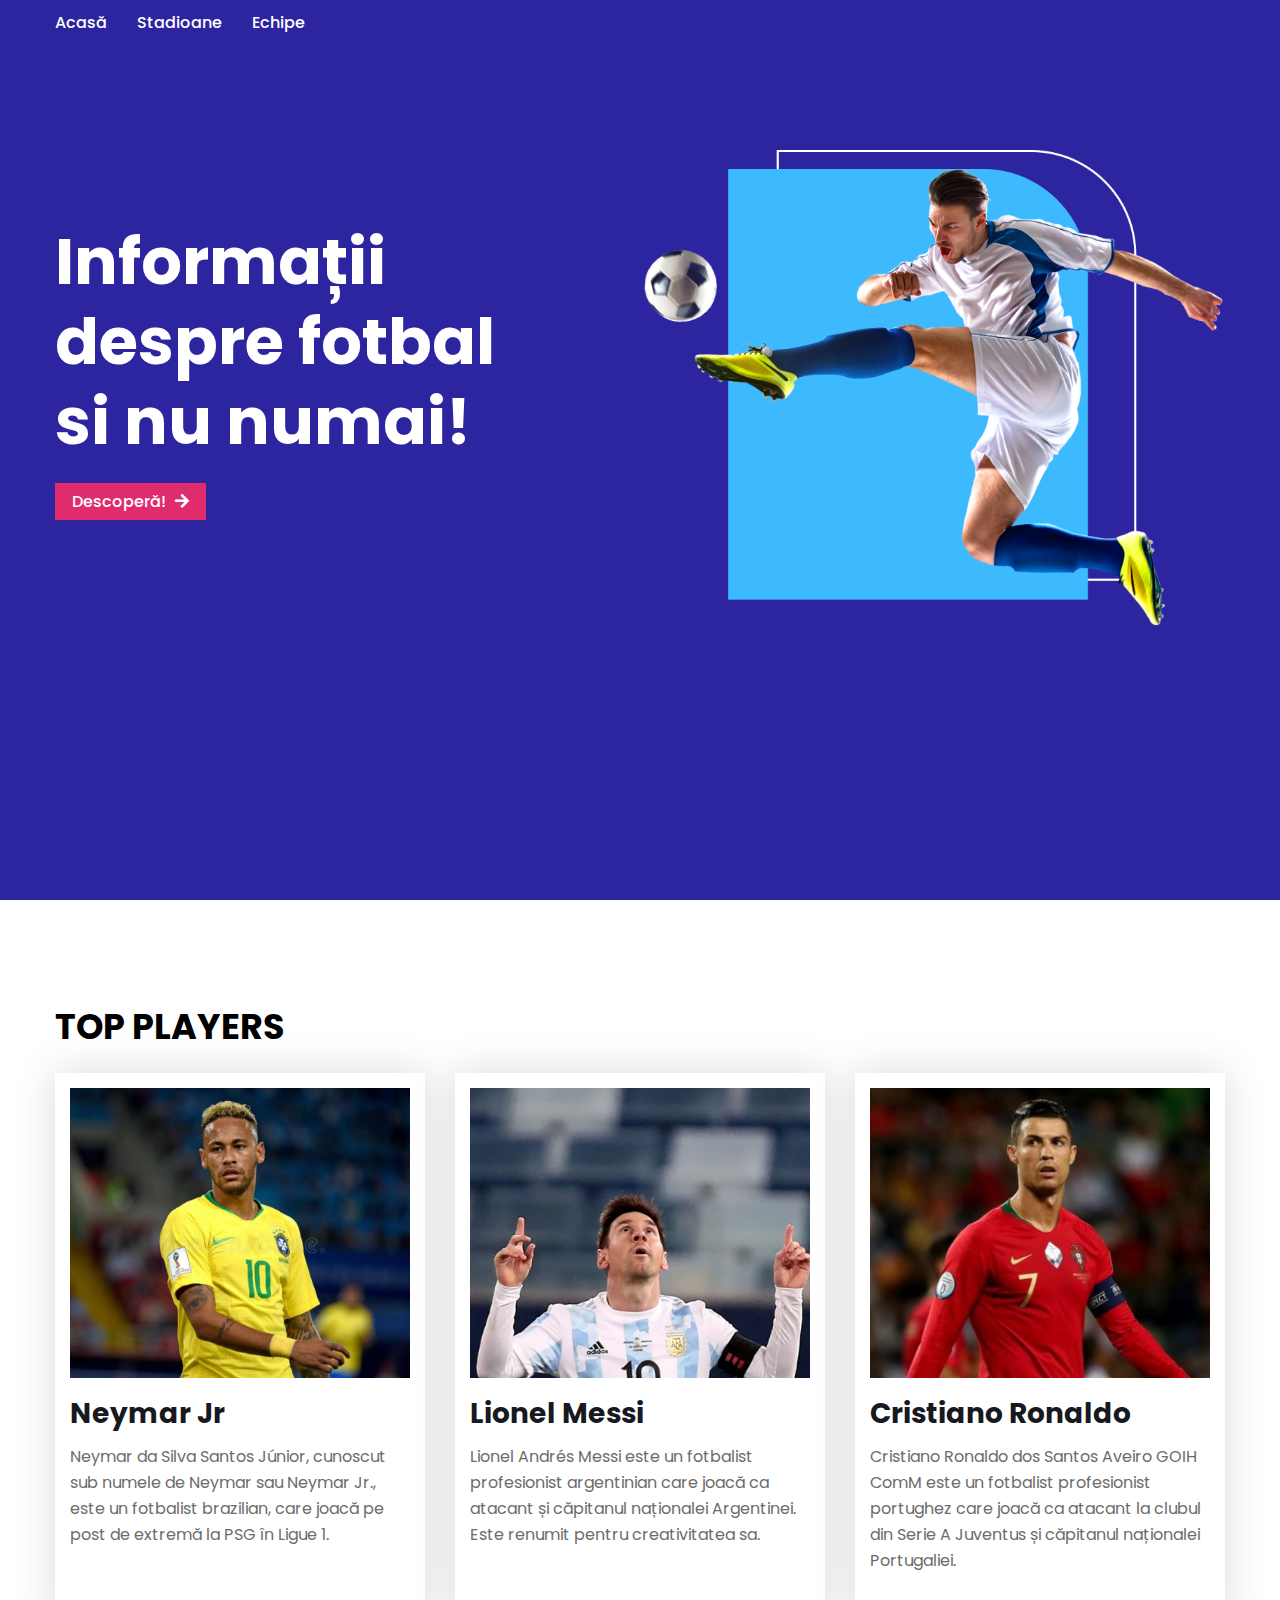
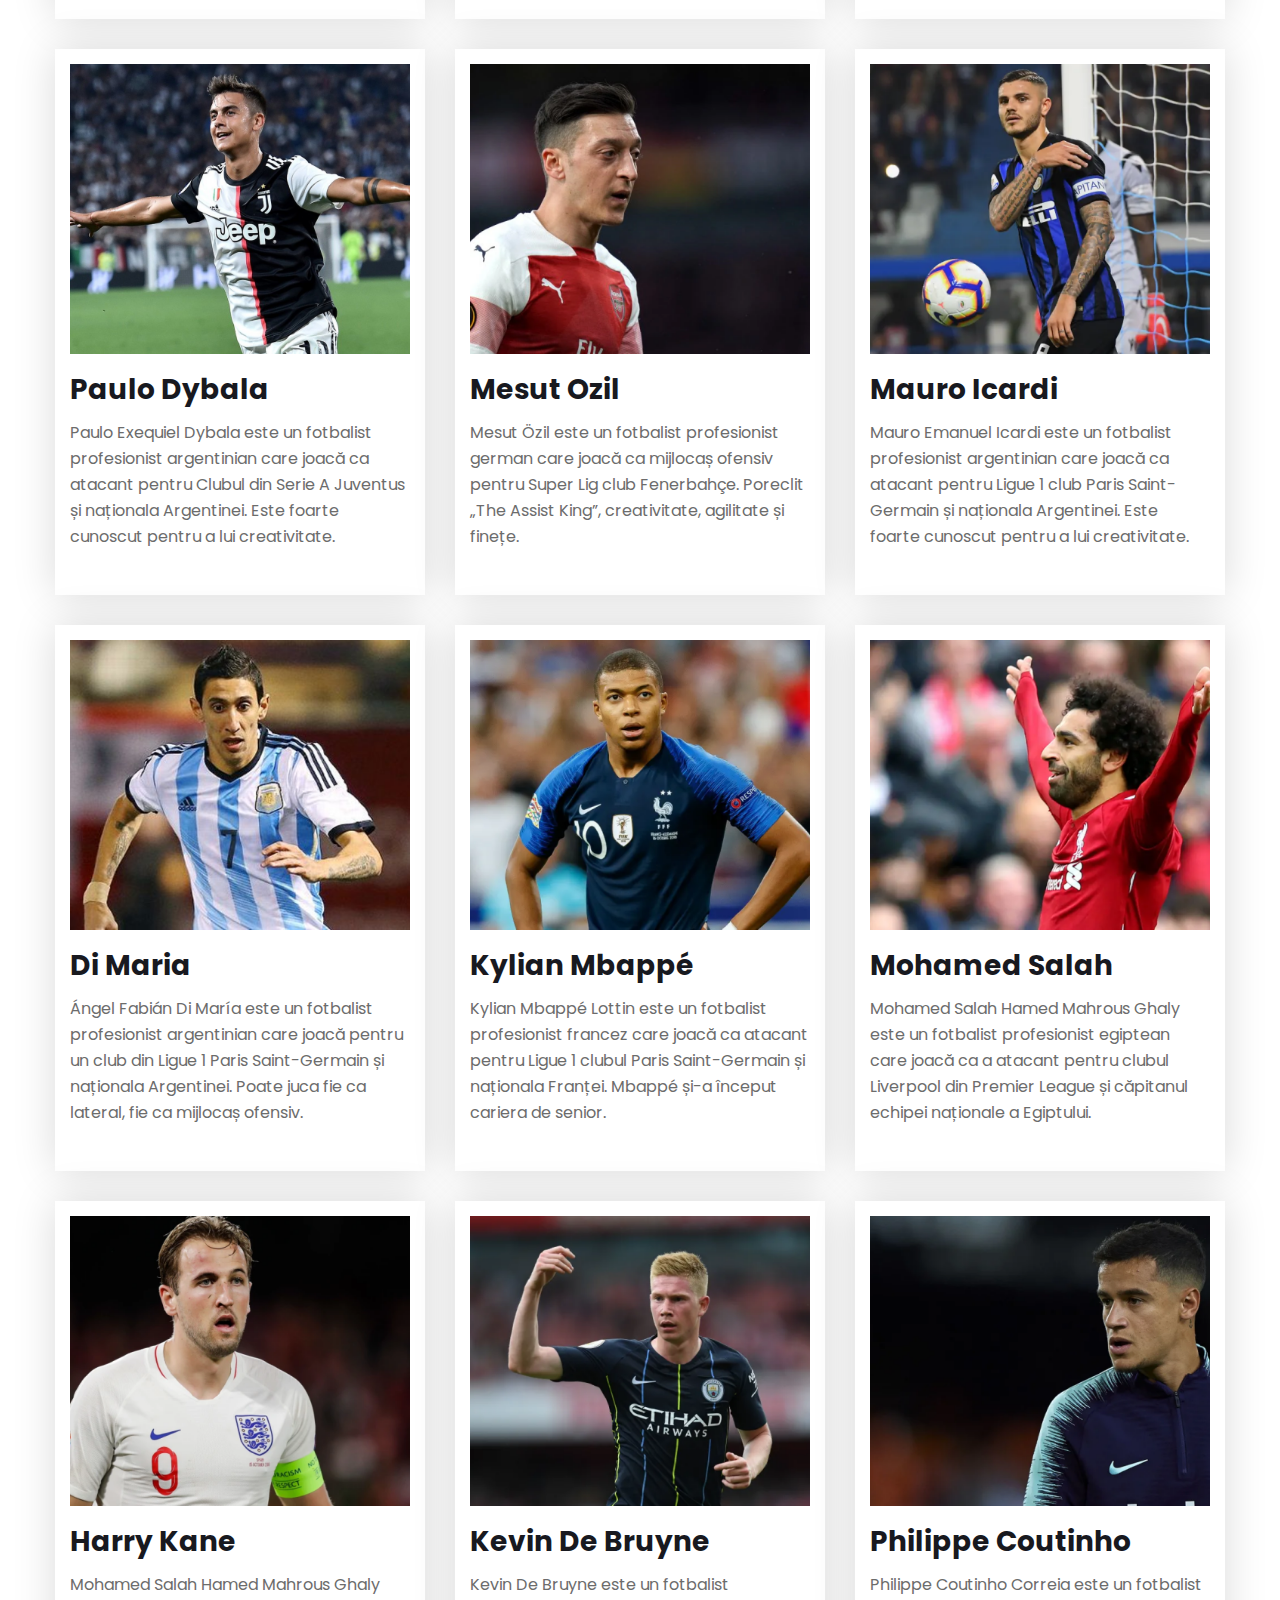
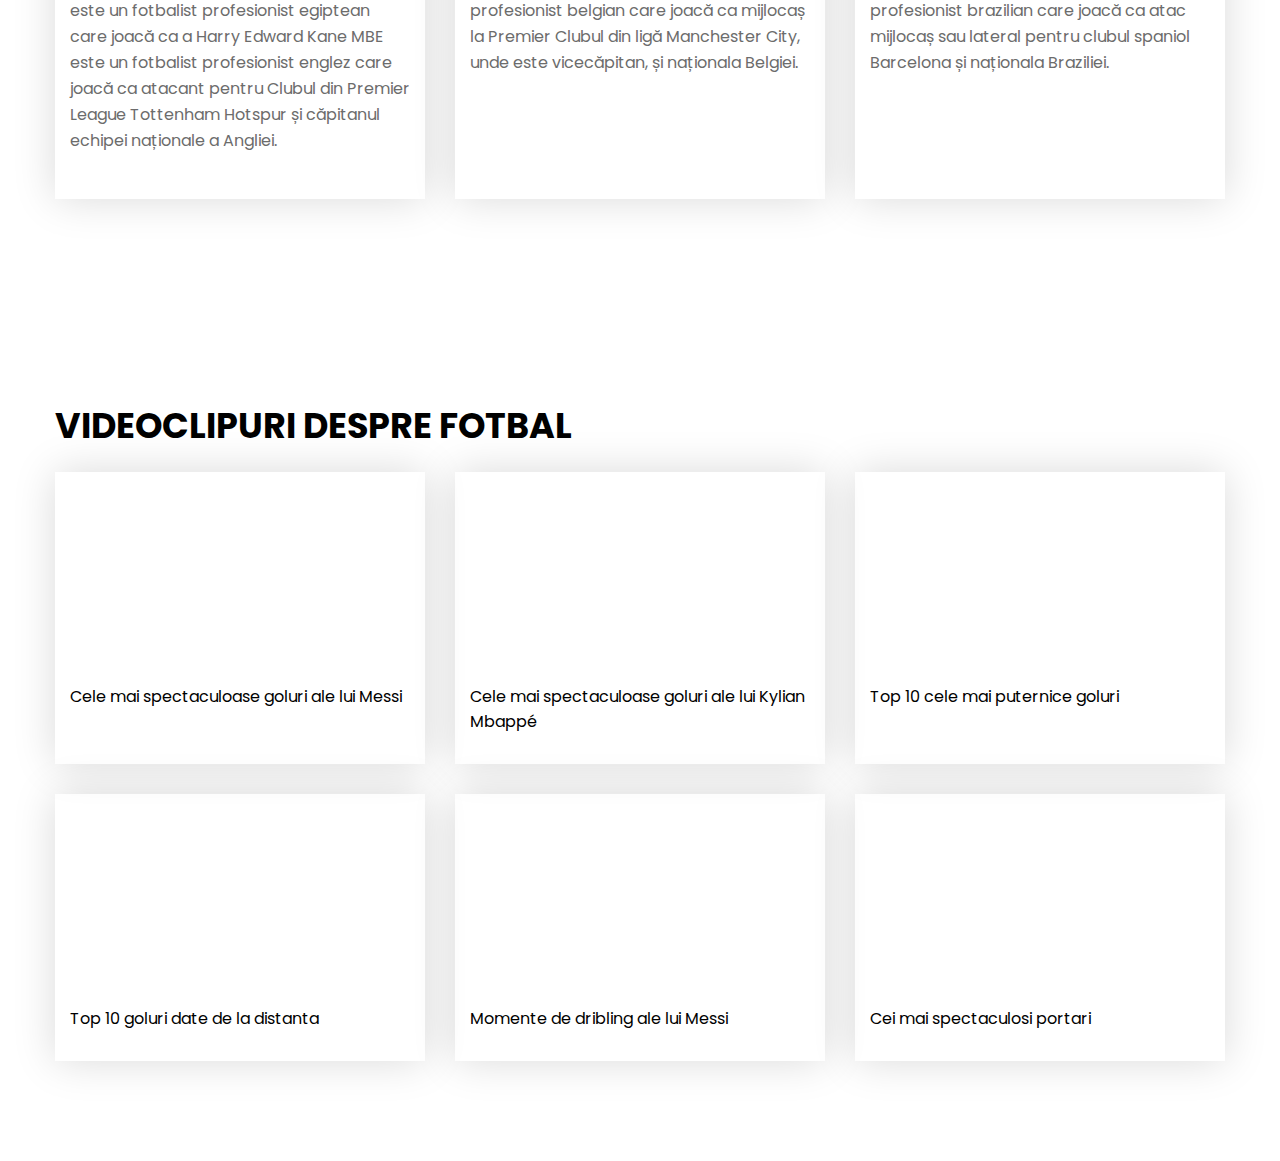
==== commit c0d43c49: "Update index.html" ====
--- a/index.html
+++ b/index.html
@@ -50,7 +50,7 @@
             <div class="top-banner">
                 <div class="container inner-banner">
                     <div class="half-width huge-title">
-                        <h1>Informații despre fotbat si nu numai!</h1>
+                        <h1>Informații despre fotbal si nu numai!</h1>
                         <a class="watch-btn" href="#players">Descoperă! <i class="fas fa-arrow-right"></i></a>
                     </div>
                     <div class="half-width huge-banner">
@@ -292,4 +292,4 @@
 
 </body>
 
-</html>+</html>
